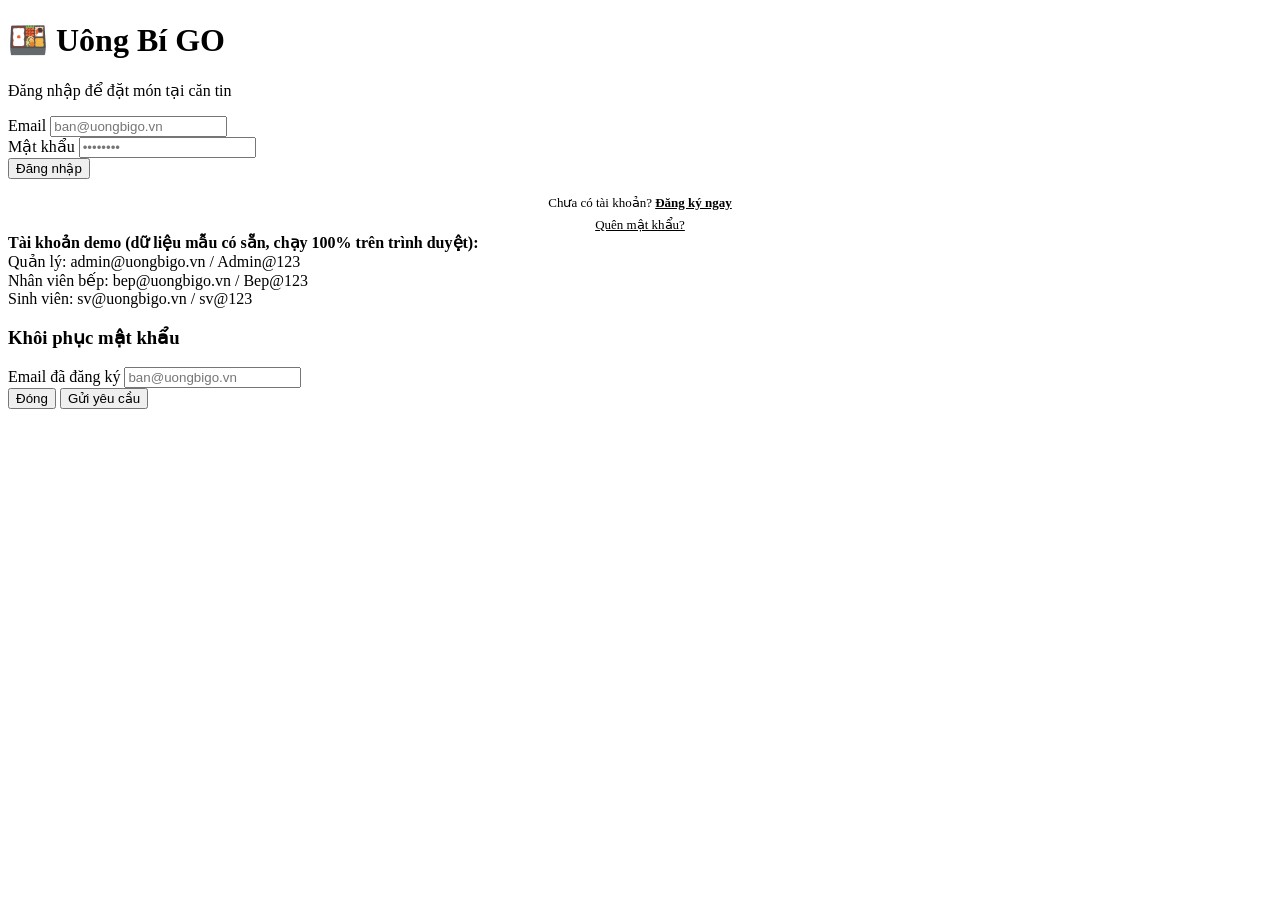
==== index.html @ 4c0ad108 "Add files via upload" ====
<!DOCTYPE html>
<html lang="vi">
<head>
<meta charset="UTF-8" />
<meta name="viewport" content="width=device-width, initial-scale=1.0" />
<title>Đăng nhập - Uông Bí GO</title>
<link rel="icon" href="favicon.ico" />
<link rel="stylesheet" href="css/style.css" />
</head>
<body>
<div class="auth-wrap">
  <div class="auth-card">
    <h1>🍱 Uông Bí GO</h1>
    <p class="subtitle">Đăng nhập để đặt món tại căn tin</p>

    <div id="alertBox"></div>

    <form id="loginForm">
      <div class="field">
        <label>Email</label>
        <input type="email" id="email" required placeholder="ban@uongbigo.vn" />
      </div>
      <div class="field">
        <label>Mật khẩu</label>
        <input type="password" id="matKhau" required placeholder="••••••••" />
      </div>
      <button type="submit" class="btn btn-primary btn-block" id="btnSubmit">Đăng nhập</button>
    </form>

    <p style="text-align:center; margin: 16px 0 0; font-size:13px;">
      Chưa có tài khoản? <a href="register.html" style="color:var(--clr-primary-dark); font-weight:600;">Đăng ký ngay</a>
    </p>
    <p style="text-align:center; margin: 6px 0 0; font-size:13px;">
      <a href="#" id="forgotLink" style="color:var(--clr-muted);">Quên mật khẩu?</a>
    </p>

    <div class="demo-accounts">
      <strong>Tài khoản demo (dữ liệu mẫu có sẵn, chạy 100% trên trình duyệt):</strong><br />
      Quản lý: admin@uongbigo.vn / Admin@123<br />
      Nhân viên bếp: bep@uongbigo.vn / Bep@123<br />
      Sinh viên: sv@uongbigo.vn / sv@123
    </div>
  </div>
</div>

<div id="forgotModal" class="modal-overlay hidden">
  <div class="modal-box">
    <h3>Khôi phục mật khẩu</h3>
    <div class="field">
      <label>Email đã đăng ký</label>
      <input type="email" id="forgotEmail" placeholder="ban@uongbigo.vn" />
    </div>
    <div id="forgotResult"></div>
    <div class="modal-actions">
      <button class="btn btn-outline" id="btnCloseForgot">Đóng</button>
      <button class="btn btn-primary" id="btnSubmitForgot">Gửi yêu cầu</button>
    </div>
  </div>
</div>

<script src="js/api.js"></script>
<script>
  if (Auth.isLoggedIn()) {
    redirectByRole(Auth.getUser()?.vaiTro);
  }

  const alertBox = document.getElementById("alertBox");
  function showAlert(message, type = "error") {
    alertBox.innerHTML = `<div class="alert alert-${type}">${message}</div>`;
  }

  document.getElementById("loginForm").addEventListener("submit", async (e) => {
    e.preventDefault();
    const btn = document.getElementById("btnSubmit");
    btn.disabled = true;
    btn.textContent = "Đang xử lý...";
    alertBox.innerHTML = "";
    try {
      const payload = {
        email: document.getElementById("email").value.trim(),
        matKhau: document.getElementById("matKhau").value,
      };
      const res = await apiFetch("/auth/login", { method: "POST", body: JSON.stringify(payload) });
      Auth.setSession(res.accessToken, res.nguoiDung);
      goTo(res.redirectTo);
    } catch (err) {
      showAlert(err.message || "Sai thông tin đăng nhập");
    } finally {
      btn.disabled = false;
      btn.textContent = "Đăng nhập";
    }
  });

  const forgotModal = document.getElementById("forgotModal");
  document.getElementById("forgotLink").addEventListener("click", (e) => {
    e.preventDefault();
    document.getElementById("forgotResult").innerHTML = "";
    forgotModal.classList.remove("hidden");
  });
  document.getElementById("btnCloseForgot").addEventListener("click", () => forgotModal.classList.add("hidden"));
  document.getElementById("btnSubmitForgot").addEventListener("click", async () => {
    const email = document.getElementById("forgotEmail").value.trim();
    const resultBox = document.getElementById("forgotResult");
    if (!email) return;
    try {
      const res = await apiFetch("/auth/forgot-password", { method: "POST", body: JSON.stringify({ email }) });
      let html = `<div class="alert alert-success">${res.message}</div>`;
      if (res.matKhauTamThoi) {
        html += `<div class="alert alert-info">Mật khẩu tạm thời (demo, môi trường thật sẽ gửi qua email): <b>${res.matKhauTamThoi}</b></div>`;
      }
      resultBox.innerHTML = html;
    } catch (err) {
      resultBox.innerHTML = `<div class="alert alert-error">${err.message}</div>`;
    }
  });
</script>
</body>
</html>
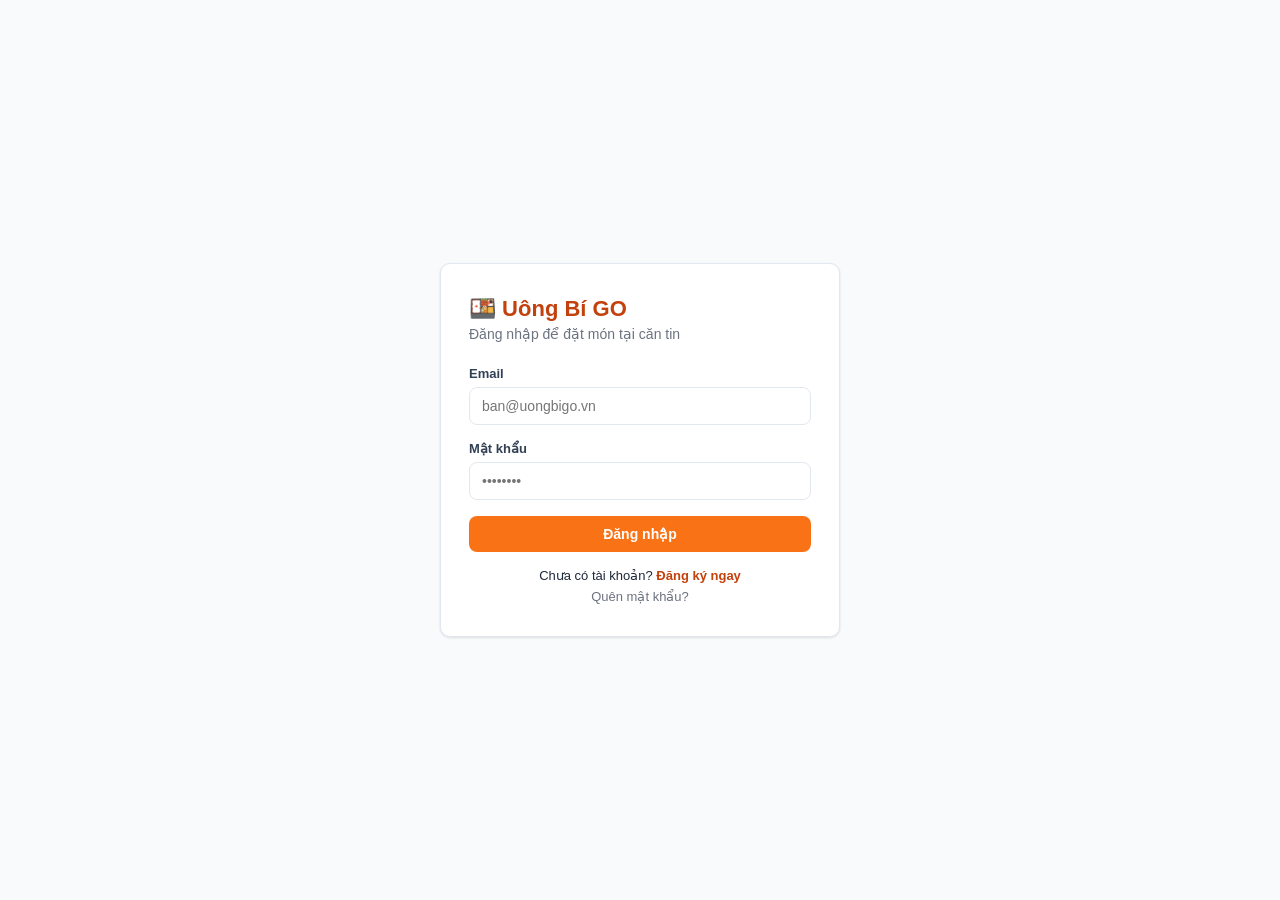
==== commit eca5775d: "Update index.html" ====
--- a/index.html
+++ b/index.html
@@ -33,13 +33,6 @@
     <p style="text-align:center; margin: 6px 0 0; font-size:13px;">
       <a href="#" id="forgotLink" style="color:var(--clr-muted);">Quên mật khẩu?</a>
     </p>
-
-    <div class="demo-accounts">
-      <strong>Tài khoản demo (dữ liệu mẫu có sẵn, chạy 100% trên trình duyệt):</strong><br />
-      Quản lý: admin@uongbigo.vn / Admin@123<br />
-      Nhân viên bếp: bep@uongbigo.vn / Bep@123<br />
-      Sinh viên: sv@uongbigo.vn / sv@123
-    </div>
   </div>
 </div>
 
--- a/css/style.css
+++ b/css/style.css
@@ -0,0 +1,188 @@
+/* ===================== Uong Bi GO - Shared Styles ===================== */
+:root {
+  --clr-primary: #f97316;
+  --clr-primary-dark: #c2410c;
+  --clr-success: #16a34a;
+  --clr-danger: #dc2626;
+  --clr-warning: #ca8a04;
+  --clr-muted: #6b7280;
+  --clr-bg: #f8fafc;
+  --clr-surface: #ffffff;
+  --clr-border: #e2e8f0;
+  --clr-text: #1e293b;
+  --radius: 10px;
+  --shadow: 0 1px 3px rgba(0,0,0,.08), 0 1px 2px rgba(0,0,0,.04);
+}
+
+* { box-sizing: border-box; }
+
+body {
+  margin: 0;
+  font-family: -apple-system, BlinkMacSystemFont, "Segoe UI", Roboto, Helvetica, Arial, sans-serif;
+  background: var(--clr-bg);
+  color: var(--clr-text);
+  min-height: 100vh;
+}
+
+a { color: inherit; text-decoration: none; }
+
+.container { max-width: 1100px; margin: 0 auto; padding: 24px 20px 60px; }
+
+/* ---------- Top nav (buyer / staff) ---------- */
+.topnav {
+  display: flex; align-items: center; justify-content: space-between;
+  background: var(--clr-surface); border-bottom: 1px solid var(--clr-border);
+  padding: 14px 24px; position: sticky; top: 0; z-index: 10;
+}
+.topnav .brand { font-weight: 700; font-size: 18px; color: var(--clr-primary-dark); display:flex; align-items:center; gap:8px;}
+.topnav nav { display: flex; gap: 20px; align-items: center; }
+.topnav nav a { font-size: 14px; color: var(--clr-muted); font-weight: 500; padding: 6px 4px; border-bottom: 2px solid transparent; }
+.topnav nav a.active, .topnav nav a:hover { color: var(--clr-primary-dark); border-bottom-color: var(--clr-primary); }
+.topnav .userbox { display:flex; align-items:center; gap:12px; font-size: 14px; }
+.topnav .userbox .role-badge { font-size: 11px; padding: 2px 8px; border-radius: 999px; background:#fff7ed; color: var(--clr-primary-dark); font-weight:600;}
+
+/* ---------- Auth pages ---------- */
+.auth-wrap { min-height: 100vh; display:flex; align-items:center; justify-content:center; padding:20px; }
+.auth-card {
+  width: 100%; max-width: 400px; background: var(--clr-surface); border-radius: var(--radius);
+  box-shadow: var(--shadow); padding: 32px 28px; border: 1px solid var(--clr-border);
+}
+.auth-card h1 { font-size: 22px; margin: 0 0 4px; color: var(--clr-primary-dark); }
+.auth-card p.subtitle { margin: 0 0 24px; color: var(--clr-muted); font-size: 14px; }
+.auth-card .demo-accounts { margin-top: 18px; font-size: 12px; color: var(--clr-muted); background:#f8fafc; border:1px dashed var(--clr-border); border-radius:8px; padding:10px 12px; line-height:1.6;}
+
+.field { margin-bottom: 16px; }
+.field label { display: block; font-size: 13px; font-weight: 600; margin-bottom: 6px; color: #334155; }
+.field input, .field select, .field textarea {
+  width: 100%; padding: 10px 12px; border: 1px solid var(--clr-border); border-radius: 8px;
+  font-size: 14px; background: #fff; color: var(--clr-text);
+}
+.field input:focus, .field select:focus, .field textarea:focus { outline: none; border-color: var(--clr-primary); box-shadow: 0 0 0 3px rgba(249,115,22,.12); }
+
+.btn {
+  display: inline-flex; align-items:center; justify-content:center; gap: 6px;
+  padding: 10px 18px; border-radius: 8px; border: none; font-size: 14px; font-weight: 600;
+  cursor: pointer; transition: filter .15s ease;
+}
+.btn:hover { filter: brightness(0.95); }
+.btn:disabled { opacity: .6; cursor: not-allowed; }
+.btn-primary { background: var(--clr-primary); color: #fff; }
+.btn-primary:hover { background: var(--clr-primary-dark); }
+.btn-outline { background: #fff; border: 1px solid var(--clr-border); color: var(--clr-text); }
+.btn-danger { background: #fee2e2; color: var(--clr-danger); }
+.btn-success { background: #dcfce7; color: var(--clr-success); }
+.btn-block { width: 100%; }
+.btn-sm { padding: 6px 12px; font-size: 13px; }
+
+.alert { padding: 10px 14px; border-radius: 8px; font-size: 13px; margin-bottom: 16px; }
+.alert-error { background: #fee2e2; color: var(--clr-danger); border: 1px solid #fecaca; }
+.alert-success { background: #dcfce7; color: var(--clr-success); border: 1px solid #bbf7d0; }
+.alert-info { background: #eff6ff; color: #1d4ed8; border: 1px solid #bfdbfe; }
+
+/* ---------- Cards / grid ---------- */
+.page-title { font-size: 22px; font-weight: 700; margin: 4px 0 20px; }
+.page-subtitle { color: var(--clr-muted); font-size: 14px; margin: -14px 0 20px; }
+
+.menu-grid { display: grid; grid-template-columns: repeat(auto-fill, minmax(220px, 1fr)); gap: 18px; }
+.food-card {
+  background: var(--clr-surface); border: 1px solid var(--clr-border); border-radius: var(--radius);
+  overflow: hidden; box-shadow: var(--shadow); display:flex; flex-direction:column;
+}
+.food-card .thumb {
+  height: 130px; background: linear-gradient(135deg,#fed7aa,#fdba74); display:flex; align-items:center; justify-content:center;
+  font-size: 40px; position: relative;
+}
+.food-card.out-of-stock .thumb { filter: grayscale(1); opacity: .55; }
+.food-card .thumb img { width:100%; height:100%; object-fit:cover; }
+.food-card .body { padding: 12px 14px 14px; display:flex; flex-direction:column; gap:6px; flex:1; }
+.food-card.out-of-stock .body { opacity: .6; }
+.food-card h3 { font-size: 15px; margin: 0; }
+.food-card .desc { font-size: 12.5px; color: var(--clr-muted); flex: 1; min-height: 32px; }
+.food-card .price { font-weight: 700; color: var(--clr-primary-dark); font-size: 15px; }
+.food-card .qty-row { display:flex; align-items:center; gap:8px; }
+.food-card .qty-row input { width: 52px; text-align:center; }
+.badge { font-size: 11px; font-weight: 700; padding: 3px 9px; border-radius: 999px; letter-spacing: .3px; }
+.badge-out { background:#e5e7eb; color:#4b5563; }
+.badge-ok { background:#dcfce7; color:#15803d; }
+
+/* ---------- Order status badges ---------- */
+.status-pill { font-size: 11.5px; font-weight: 700; padding: 4px 10px; border-radius: 999px; display:inline-block; white-space:nowrap; }
+.status-CHO_THANH_TOAN { background:#fef9c3; color:#92400e; }
+.status-DA_THANH_TOAN { background:#dbeafe; color:#1d4ed8; }
+.status-DANG_CHUAN_BI { background:#ede9fe; color:#6d28d9; }
+.status-SAN_SANG_NHAN { background:#cffafe; color:#0e7490; }
+.status-HOAN_THANH { background:#dcfce7; color:#15803d; }
+.status-DA_HUY { background:#fee2e2; color:#b91c1c; }
+
+/* ---------- Tables ---------- */
+.data-table { width: 100%; border-collapse: collapse; background:var(--clr-surface); border-radius: var(--radius); overflow:hidden; box-shadow: var(--shadow); }
+.data-table th, .data-table td { padding: 11px 14px; text-align: left; font-size: 13.5px; border-bottom: 1px solid var(--clr-border); }
+.data-table th { background: #f8fafc; color: var(--clr-muted); font-weight: 600; text-transform: uppercase; font-size: 11.5px; letter-spacing:.4px; }
+.data-table tr:last-child td { border-bottom: none; }
+.table-wrap { overflow-x: auto; border-radius: var(--radius); }
+
+/* ---------- Admin layout ---------- */
+.admin-layout { display: flex; min-height: 100vh; }
+.admin-sidebar {
+  width: 230px; background: #1e1b2e; color: #cbd5e1; flex-shrink: 0; padding: 20px 0;
+  position: sticky; top:0; height: 100vh;
+}
+.admin-sidebar .brand { font-weight: 700; color: #fff; padding: 0 22px 20px; font-size: 16px; display:flex; align-items:center; gap:8px; }
+.admin-sidebar nav a {
+  display: flex; align-items:center; gap: 10px; padding: 11px 22px; font-size: 14px; color: #cbd5e1;
+  border-left: 3px solid transparent;
+}
+.admin-sidebar nav a.active, .admin-sidebar nav a:hover { background: rgba(249,115,22,.12); color: #fff; border-left-color: var(--clr-primary); }
+.admin-sidebar .logout-box { padding: 16px 22px; margin-top: 20px; border-top: 1px solid #33304a; }
+.admin-main { flex: 1; padding: 28px 32px; }
+.admin-topbar { display:flex; align-items:center; justify-content:space-between; margin-bottom: 22px; }
+
+.stat-cards { display: grid; grid-template-columns: repeat(auto-fit, minmax(200px,1fr)); gap: 16px; margin-bottom: 26px; }
+.stat-card { background: var(--clr-surface); border: 1px solid var(--clr-border); border-radius: var(--radius); padding: 18px 20px; box-shadow: var(--shadow); }
+.stat-card .label { font-size: 12.5px; color: var(--clr-muted); font-weight:600; text-transform:uppercase; letter-spacing:.3px;}
+.stat-card .value { font-size: 26px; font-weight: 800; margin-top: 6px; color: var(--clr-text); }
+.stat-card.accent .value { color: var(--clr-primary-dark); }
+
+.section-card { background: var(--clr-surface); border: 1px solid var(--clr-border); border-radius: var(--radius); box-shadow: var(--shadow); padding: 20px 22px; margin-bottom: 20px; }
+.section-card h2 { font-size: 16px; margin: 0 0 16px; }
+
+.form-row { display:flex; gap: 14px; flex-wrap: wrap; }
+.form-row .field { flex: 1; min-width: 160px; }
+
+.empty-state { text-align:center; padding: 50px 20px; color: var(--clr-muted); }
+.empty-state .icon { font-size: 40px; margin-bottom: 10px; }
+
+.modal-overlay {
+  position: fixed; inset: 0; background: rgba(15,23,42,.45); display:flex; align-items:center; justify-content:center;
+  z-index: 100; padding: 20px;
+}
+.modal-box { background:#fff; border-radius: var(--radius); padding: 24px; width:100%; max-width: 420px; box-shadow: 0 10px 30px rgba(0,0,0,.2); }
+.modal-box h3 { margin-top:0; }
+.modal-actions { display:flex; gap:10px; justify-content:flex-end; margin-top: 18px; }
+
+.qr-box { text-align:center; }
+.qr-box img { width: 220px; height: 220px; border: 1px solid var(--clr-border); border-radius: 8px; padding: 8px; background:#fff; }
+.qr-box .amount { font-size: 22px; font-weight: 800; color: var(--clr-primary-dark); margin: 10px 0 4px; }
+.countdown { font-size: 13px; color: var(--clr-danger); font-weight: 700; }
+
+.hidden { display:none !important; }
+.text-muted { color: var(--clr-muted); }
+.flex-between { display:flex; align-items:center; justify-content:space-between; }
+.toggle-switch { width: 42px; height: 24px; border-radius: 999px; background: #e2e8f0; position:relative; cursor:pointer; border:none; transition: background .15s; }
+.toggle-switch::after { content:""; position:absolute; width:18px; height:18px; border-radius:50%; background:#fff; top:3px; left:3px; transition: left .15s; box-shadow: 0 1px 2px rgba(0,0,0,.3);}
+.toggle-switch.on { background: var(--clr-success); }
+.toggle-switch.on::after { left: 21px; }
+
+.offline-banner {
+  position: fixed; bottom: 16px; left: 50%; transform: translateX(-50%);
+  background: #1e293b; color:#fff; padding: 10px 20px; border-radius: 999px; font-size: 13px;
+  display:flex; align-items:center; gap:8px; z-index: 200; box-shadow: 0 6px 16px rgba(0,0,0,.25);
+}
+.offline-banner .dot { width:8px; height:8px; border-radius:50%; background:#f87171; }
+
+@media (max-width: 800px) {
+  .admin-layout { flex-direction: column; }
+  .admin-sidebar { width: 100%; height: auto; position: static; }
+  .admin-sidebar nav { display:flex; overflow-x:auto; }
+  .admin-main { padding: 20px; }
+}
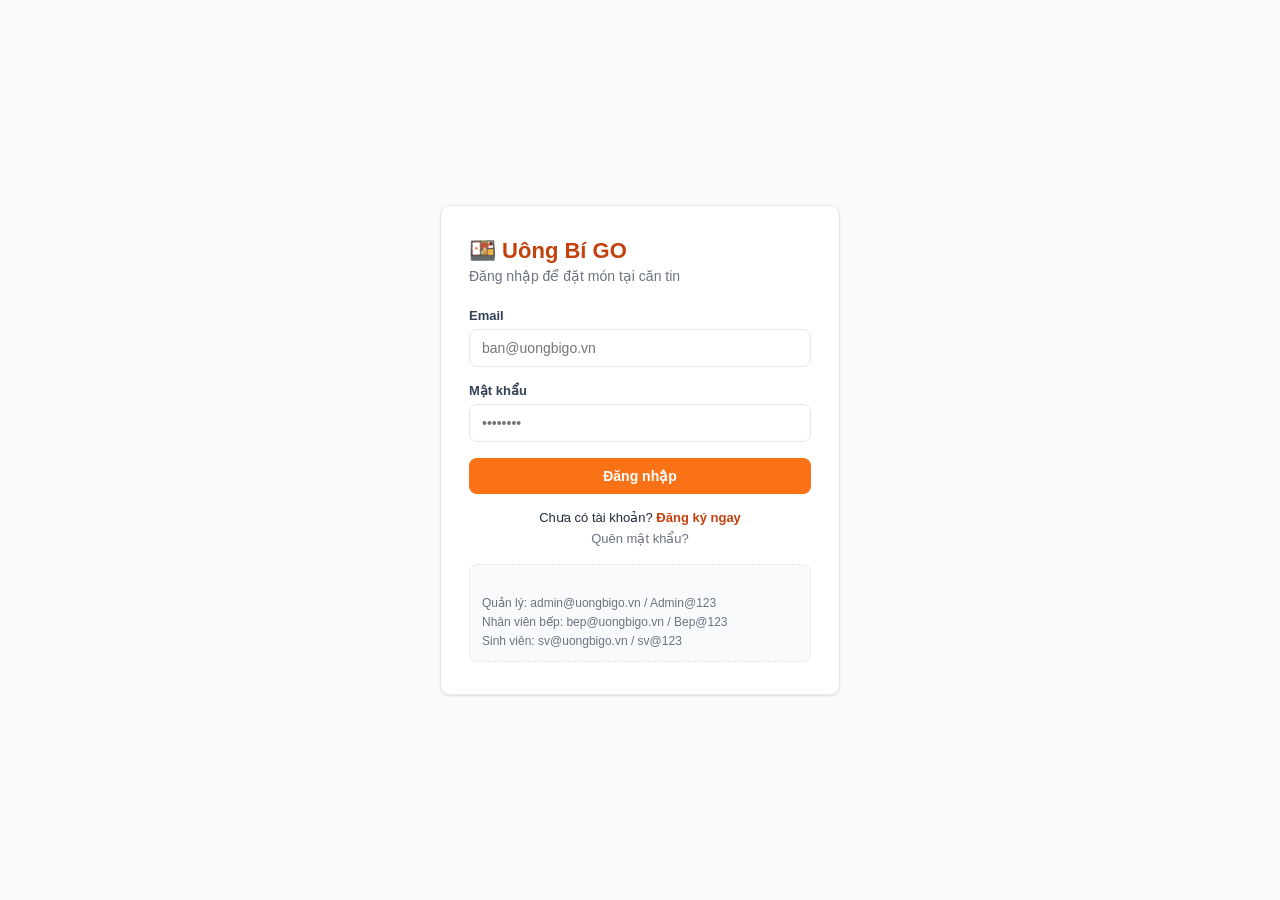
==== commit 37db9a4e: "Update index.html" ====
--- a/index.html
+++ b/index.html
@@ -33,6 +33,12 @@
     <p style="text-align:center; margin: 6px 0 0; font-size:13px;">
       <a href="#" id="forgotLink" style="color:var(--clr-muted);">Quên mật khẩu?</a>
     </p>
+    <div class="demo-accounts">
+    <br />
+      Quản lý: admin@uongbigo.vn / Admin@123<br />
+      Nhân viên bếp: bep@uongbigo.vn / Bep@123<br />
+      Sinh viên: sv@uongbigo.vn / sv@123
+    </div>
   </div>
 </div>
 
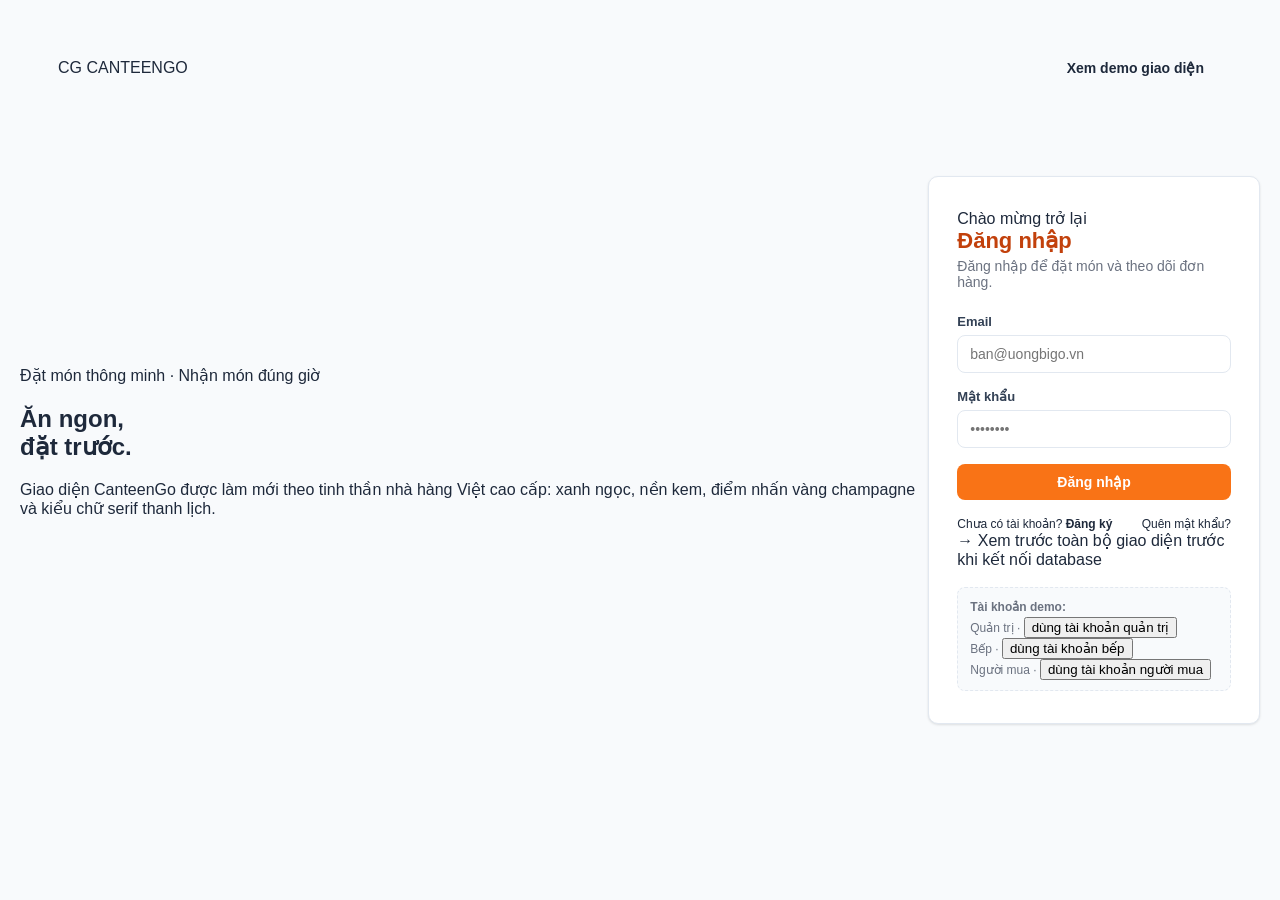
==== commit a568cb2a: "Update index.html" ====
--- a/index.html
+++ b/index.html
@@ -3,43 +3,59 @@
 <head>
 <meta charset="UTF-8" />
 <meta name="viewport" content="width=device-width, initial-scale=1.0" />
-<title>Đăng nhập - Uông Bí GO</title>
+<title>CanteenGo · Đặt món</title>
 <link rel="icon" href="favicon.ico" />
 <link rel="stylesheet" href="css/style.css" />
 </head>
 <body>
 <div class="auth-wrap">
-  <div class="auth-card">
-    <h1>🍱 Uông Bí GO</h1>
-    <p class="subtitle">Đăng nhập để đặt món tại căn tin</p>
+  <section class="auth-brand-pane">
+    <div style="position:absolute;left:58px;top:50px;right:58px;display:flex;justify-content:space-between;align-items:center;z-index:2;">
+      <div class="auth-brand-mark"><span class="seal">CG</span> CANTEENGO</div>
+      <a class="btn btn-gold" href="demo.html">Xem demo giao diện</a>
+    </div>
+    <div class="auth-brand-copy">
+      <div class="eyebrow">Đặt món thông minh · Nhận món đúng giờ</div>
+      <h1>Ăn ngon,<br/>đặt trước.</h1>
+      <p>Giao diện CanteenGo được làm mới theo tinh thần nhà hàng Việt cao cấp: xanh ngọc, nền kem, điểm nhấn vàng champagne và kiểu chữ serif thanh lịch.</p>
+    </div>
+  </section>
 
-    <div id="alertBox"></div>
+  <section class="auth-form-pane">
+    <div class="auth-card">
+      <div class="auth-kicker">Chào mừng trở lại</div>
+      <h1>Đăng nhập</h1>
+      <p class="subtitle">Đăng nhập để đặt món và theo dõi đơn hàng.</p>
 
-    <form id="loginForm">
-      <div class="field">
-        <label>Email</label>
-        <input type="email" id="email" required placeholder="ban@uongbigo.vn" />
+      <div id="alertBox"></div>
+
+      <form id="loginForm">
+        <div class="field">
+          <label>Email</label>
+          <input type="email" id="email" required placeholder="ban@uongbigo.vn" autocomplete="email" />
+        </div>
+        <div class="field">
+          <label>Mật khẩu</label>
+          <input type="password" id="matKhau" required placeholder="••••••••" autocomplete="current-password" />
+        </div>
+        <button type="submit" class="btn btn-primary btn-block" id="btnSubmit">Đăng nhập</button>
+      </form>
+
+      <div style="display:flex;justify-content:space-between;gap:12px;align-items:center;margin-top:17px;font-size:12px;">
+        <span>Chưa có tài khoản? <a href="register.html" style="font-weight:700;">Đăng ký</a></span>
+        <a href="#" id="forgotLink" style="color:var(--muted)!important;">Quên mật khẩu?</a>
       </div>
-      <div class="field">
-        <label>Mật khẩu</label>
-        <input type="password" id="matKhau" required placeholder="••••••••" />
+
+      <a class="demo-link" href="demo.html">→ Xem trước toàn bộ giao diện trước khi kết nối database</a>
+
+      <div class="demo-accounts">
+        <strong>Tài khoản demo:</strong><br />
+        Quản trị · <button type="button" class="demo-account" data-email="admin@uongbigo.vn" data-password="Admin@123">dùng tài khoản quản trị</button><br />
+        Bếp · <button type="button" class="demo-account" data-email="bep@uongbigo.vn" data-password="Bep@123">dùng tài khoản bếp</button><br />
+        Người mua · <button type="button" class="demo-account" data-email="sv@uongbigo.vn" data-password="sv@123">dùng tài khoản người mua</button>
       </div>
-      <button type="submit" class="btn btn-primary btn-block" id="btnSubmit">Đăng nhập</button>
-    </form>
-
-    <p style="text-align:center; margin: 16px 0 0; font-size:13px;">
-      Chưa có tài khoản? <a href="register.html" style="color:var(--clr-primary-dark); font-weight:600;">Đăng ký ngay</a>
-    </p>
-    <p style="text-align:center; margin: 6px 0 0; font-size:13px;">
-      <a href="#" id="forgotLink" style="color:var(--clr-muted);">Quên mật khẩu?</a>
-    </p>
-    <div class="demo-accounts">
-    <br />
-      Quản lý: admin@uongbigo.vn / Admin@123<br />
-      Nhân viên bếp: bep@uongbigo.vn / Bep@123<br />
-      Sinh viên: sv@uongbigo.vn / sv@123
     </div>
-  </div>
+  </section>
 </div>
 
 <div id="forgotModal" class="modal-overlay hidden">
@@ -59,58 +75,48 @@
 
 <script src="js/api.js"></script>
 <script>
-  if (Auth.isLoggedIn()) {
-    redirectByRole(Auth.getUser()?.vaiTro);
-  }
+  if (Auth.isLoggedIn()) redirectByRole(Auth.getUser()?.vaiTro);
 
   const alertBox = document.getElementById("alertBox");
-  function showAlert(message, type = "error") {
-    alertBox.innerHTML = `<div class="alert alert-${type}">${message}</div>`;
-  }
+  function showAlert(message, type = "error") { alertBox.innerHTML = `<div class="alert alert-${type}">${message}</div>`; }
+
+  document.querySelectorAll(".demo-account").forEach((btn) => {
+    btn.addEventListener("click", () => {
+      document.getElementById("email").value = btn.dataset.email;
+      document.getElementById("matKhau").value = btn.dataset.password;
+      showAlert("Đã điền tài khoản demo. Bấm Đăng nhập để thử hệ thống.", "info");
+    });
+  });
 
   document.getElementById("loginForm").addEventListener("submit", async (e) => {
     e.preventDefault();
     const btn = document.getElementById("btnSubmit");
-    btn.disabled = true;
-    btn.textContent = "Đang xử lý...";
-    alertBox.innerHTML = "";
+    btn.disabled = true; btn.textContent = "Đang xử lý..."; alertBox.innerHTML = "";
     try {
-      const payload = {
-        email: document.getElementById("email").value.trim(),
-        matKhau: document.getElementById("matKhau").value,
-      };
-      const res = await apiFetch("/auth/login", { method: "POST", body: JSON.stringify(payload) });
+      const res = await apiFetch("/auth/login", {
+        method: "POST",
+        body: JSON.stringify({
+          email: document.getElementById("email").value.trim(),
+          matKhau: document.getElementById("matKhau").value,
+        })
+      });
       Auth.setSession(res.accessToken, res.nguoiDung);
       goTo(res.redirectTo);
     } catch (err) {
       showAlert(err.message || "Sai thông tin đăng nhập");
     } finally {
-      btn.disabled = false;
-      btn.textContent = "Đăng nhập";
+      btn.disabled = false; btn.textContent = "Đăng nhập";
     }
   });
 
   const forgotModal = document.getElementById("forgotModal");
-  document.getElementById("forgotLink").addEventListener("click", (e) => {
-    e.preventDefault();
-    document.getElementById("forgotResult").innerHTML = "";
-    forgotModal.classList.remove("hidden");
-  });
+  document.getElementById("forgotLink").addEventListener("click", (e) => { e.preventDefault(); document.getElementById("forgotResult").innerHTML = ""; forgotModal.classList.remove("hidden"); });
   document.getElementById("btnCloseForgot").addEventListener("click", () => forgotModal.classList.add("hidden"));
   document.getElementById("btnSubmitForgot").addEventListener("click", async () => {
-    const email = document.getElementById("forgotEmail").value.trim();
-    const resultBox = document.getElementById("forgotResult");
+    const email = document.getElementById("forgotEmail").value.trim(), resultBox = document.getElementById("forgotResult");
     if (!email) return;
-    try {
-      const res = await apiFetch("/auth/forgot-password", { method: "POST", body: JSON.stringify({ email }) });
-      let html = `<div class="alert alert-success">${res.message}</div>`;
-      if (res.matKhauTamThoi) {
-        html += `<div class="alert alert-info">Mật khẩu tạm thời (demo, môi trường thật sẽ gửi qua email): <b>${res.matKhauTamThoi}</b></div>`;
-      }
-      resultBox.innerHTML = html;
-    } catch (err) {
-      resultBox.innerHTML = `<div class="alert alert-error">${err.message}</div>`;
-    }
+    try { const res = await apiFetch("/auth/forgot-password", { method: "POST", body: JSON.stringify({ email }) }); resultBox.innerHTML = `<div class="alert alert-success">${res.message}</div>`; }
+    catch (err) { resultBox.innerHTML = `<div class="alert alert-error">${err.message}</div>`; }
   });
 </script>
 </body>
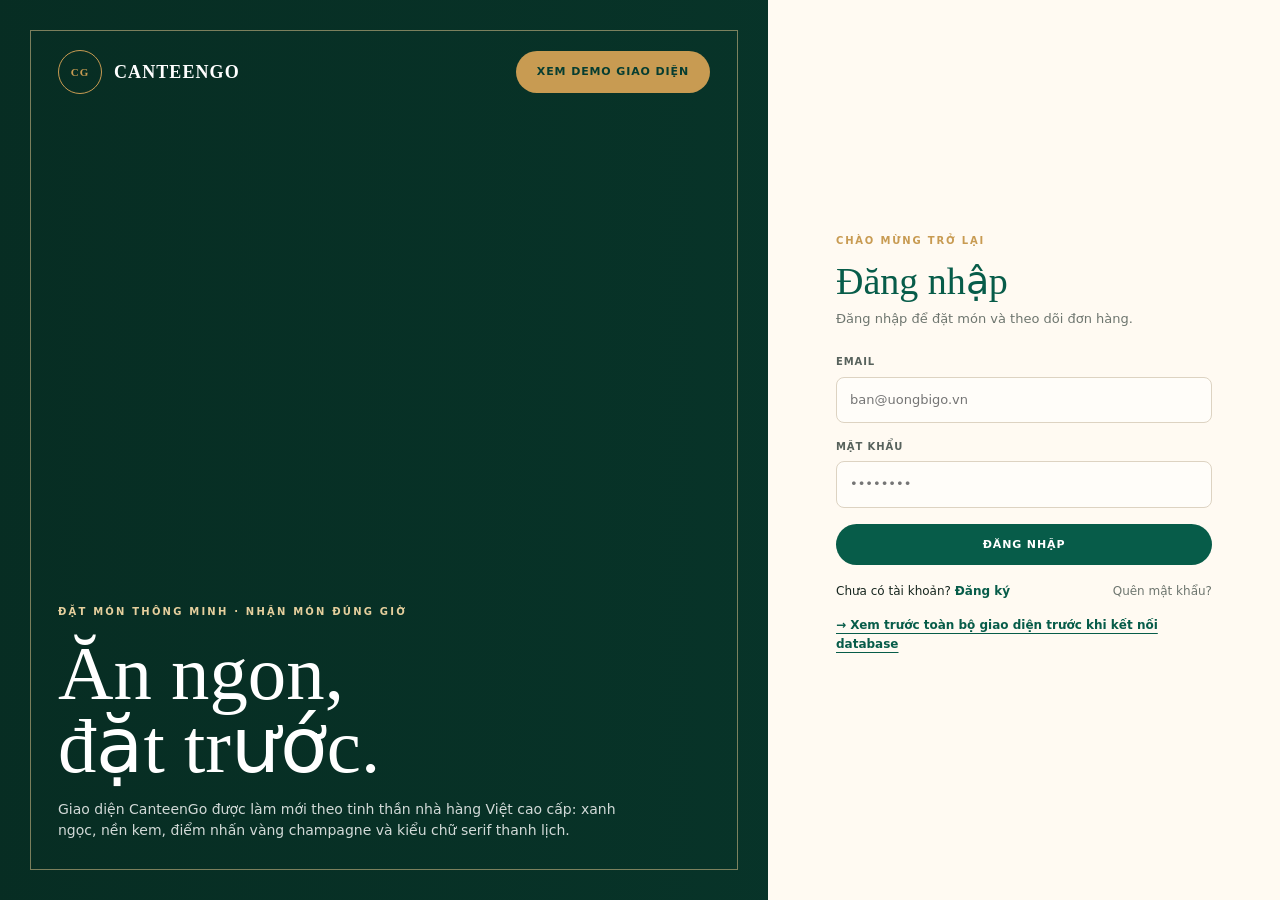
==== commit e130c08d: "Update index.html" ====
--- a/index.html
+++ b/index.html
@@ -48,12 +48,7 @@
 
       <a class="demo-link" href="demo.html">→ Xem trước toàn bộ giao diện trước khi kết nối database</a>
 
-      <div class="demo-accounts">
-        <strong>Tài khoản demo:</strong><br />
-        Quản trị · <button type="button" class="demo-account" data-email="admin@uongbigo.vn" data-password="Admin@123">dùng tài khoản quản trị</button><br />
-        Bếp · <button type="button" class="demo-account" data-email="bep@uongbigo.vn" data-password="Bep@123">dùng tài khoản bếp</button><br />
-        Người mua · <button type="button" class="demo-account" data-email="sv@uongbigo.vn" data-password="sv@123">dùng tài khoản người mua</button>
-      </div>
+      
     </div>
   </section>
 </div>
--- a/css/style.css
+++ b/css/style.css
@@ -1,188 +1,110 @@
-/* ===================== Uong Bi GO - Shared Styles ===================== */
-:root {
-  --clr-primary: #f97316;
-  --clr-primary-dark: #c2410c;
-  --clr-success: #16a34a;
-  --clr-danger: #dc2626;
-  --clr-warning: #ca8a04;
-  --clr-muted: #6b7280;
-  --clr-bg: #f8fafc;
-  --clr-surface: #ffffff;
-  --clr-border: #e2e8f0;
-  --clr-text: #1e293b;
-  --radius: 10px;
-  --shadow: 0 1px 3px rgba(0,0,0,.08), 0 1px 2px rgba(0,0,0,.04);
+/* ================================================================
+   CanteenGo · Long Wang inspired UI
+   Green / cream / gold, editorial serif typography, thin borders.
+   The UI takes inspiration from the supplied Long Wang screenshot
+   without copying its brand assets or content.
+   ================================================================ */
+:root{
+  --ink:#17261f;
+  --muted:#6e766f;
+  --paper:#f7f0e3;
+  --surface:#fffaf2;
+  --surface-2:#f2eadb;
+  --line:#ddd3c2;
+  --brand:#075c49;
+  --brand-2:#063d31;
+  --gold:#c89b52;
+  --gold-2:#e6ca91;
+  --success:#1d7655;
+  --danger:#b34a43;
+  --shadow:0 20px 60px rgba(23,38,31,.10);
+  --radius:14px;
+  --clr-primary:var(--brand);
+  --clr-primary-dark:var(--brand-2);
+  --clr-border:var(--line);
+  --clr-muted:var(--muted);
 }
+*{box-sizing:border-box}
+html{scroll-behavior:smooth}
+body{margin:0;font-family:Inter,ui-sans-serif,system-ui,-apple-system,"Segoe UI",Roboto,Arial,sans-serif;background:var(--paper);color:var(--ink);min-height:100vh;line-height:1.55}
+a{color:inherit;text-decoration:none}
+img{max-width:100%;display:block}
+button,input,select,textarea{font:inherit}
+button{appearance:none}
+.container{max-width:1240px;margin:0 auto;padding:34px 28px 80px}
 
-* { box-sizing: border-box; }
+/* Header */
+.topnav{position:sticky;top:0;z-index:80;display:grid;grid-template-columns:minmax(220px,1fr) auto minmax(220px,1fr);align-items:center;gap:24px;padding:17px 34px;background:rgba(250,246,238,.96);backdrop-filter:blur(16px);border-bottom:1px solid rgba(47,62,54,.12)}
+.topnav .brand,.admin-sidebar .brand{font-family:Georgia,"Times New Roman",serif;font-weight:700;letter-spacing:.055em;color:var(--brand);font-size:19px;display:flex;align-items:center;gap:11px}
+.topnav .brand::before,.admin-sidebar .brand::before{content:"CG";display:grid;place-items:center;width:40px;height:40px;border:1.5px solid var(--gold);border-radius:50%;font:700 10px/1 Georgia,serif;letter-spacing:.08em;color:var(--gold)}
+.topnav nav{display:flex;align-items:center;justify-content:center;gap:30px}
+.topnav nav a{position:relative;font-size:12px;font-weight:700;letter-spacing:.035em;color:#48574f;padding:10px 2px}
+.topnav nav a::after{content:"";position:absolute;left:0;right:0;bottom:3px;height:2px;background:var(--gold);transform:scaleX(0);transform-origin:center;transition:.25s ease}
+.topnav nav a:hover,.topnav nav a.active{color:var(--brand)}
+.topnav nav a:hover::after,.topnav nav a.active::after{transform:scaleX(1)}
+.topnav .userbox{display:flex;justify-content:flex-end;align-items:center;gap:11px;font-size:12px;color:var(--muted)}
+.role-badge{font-size:9px;padding:5px 9px;border:1px solid var(--gold);color:var(--brand);border-radius:999px;text-transform:uppercase;letter-spacing:.08em;background:#fffaf1}
 
-body {
-  margin: 0;
-  font-family: -apple-system, BlinkMacSystemFont, "Segoe UI", Roboto, Helvetica, Arial, sans-serif;
-  background: var(--clr-bg);
-  color: var(--clr-text);
-  min-height: 100vh;
-}
+.category-bar{display:flex;justify-content:center;gap:31px;align-items:center;flex-wrap:wrap;padding:16px 20px;background:#fff8eb;border-bottom:1px solid var(--line);font-size:11px;font-weight:800;letter-spacing:.06em;color:#174f40}
+.category-bar a{padding:2px 0}.category-bar a.active,.category-bar a:hover{color:var(--gold);text-decoration:underline;text-underline-offset:5px}
 
-a { color: inherit; text-decoration: none; }
+/* Generic hero */
+.cg-hero{position:relative;min-height:610px;display:flex;align-items:flex-end;overflow:hidden;background:linear-gradient(90deg,rgba(7,42,33,.86),rgba(7,42,33,.44),rgba(7,42,33,.14)),url('https://images.unsplash.com/photo-1515003197210-e0cd71810b5f?auto=format&fit=crop&w=1800&q=85') center/cover}
+.cg-hero::before{content:"";position:absolute;inset:0;background:linear-gradient(180deg,rgba(0,0,0,.1) 0%,transparent 45%,rgba(0,0,0,.44) 100%)}
+.cg-hero-content{position:relative;z-index:1;max-width:1240px;width:100%;margin:0 auto;padding:150px 34px 108px;color:#fff}
+.eyebrow{font-size:10px;letter-spacing:.22em;text-transform:uppercase;color:#e5cf9d;margin-bottom:14px;font-weight:800}
+.cg-hero h1{font:400 clamp(50px,7vw,96px)/.96 Georgia,"Times New Roman",serif;letter-spacing:.01em;margin:0 0 18px;max-width:840px}
+.cg-hero p{max-width:620px;font-size:15px;color:rgba(255,255,255,.86);margin:0 0 28px}
+.hero-actions{display:flex;gap:10px;flex-wrap:wrap}
 
-.container { max-width: 1100px; margin: 0 auto; padding: 24px 20px 60px; }
+/* Long Wang like menu hero */
+.menu-hero{margin:0 auto 46px;max-width:1240px;padding:42px 28px 0}
+.menu-hero-panel{position:relative;overflow:hidden;min-height:325px;display:flex;align-items:center;justify-content:center;text-align:center;padding:42px;background:linear-gradient(90deg,rgba(8,55,43,.72),rgba(8,55,43,.48)),url('https://images.unsplash.com/photo-1547592180-85f173990554?auto=format&fit=crop&w=1500&q=85') center/cover;color:#fff}
+.menu-hero-panel::after{content:"";position:absolute;inset:14px;border:1px solid rgba(230,202,145,.65);pointer-events:none}
+.menu-hero-panel>div{position:relative;z-index:1;max-width:720px}
+.menu-hero-panel h1{font:400 58px/1 Georgia,"Times New Roman",serif;margin:4px 0 12px}.menu-hero-panel p{max-width:600px;margin:0 auto 18px;color:rgba(255,255,255,.82);font-size:13px}
 
-/* ---------- Top nav (buyer / staff) ---------- */
-.topnav {
-  display: flex; align-items: center; justify-content: space-between;
-  background: var(--clr-surface); border-bottom: 1px solid var(--clr-border);
-  padding: 14px 24px; position: sticky; top: 0; z-index: 10;
-}
-.topnav .brand { font-weight: 700; font-size: 18px; color: var(--clr-primary-dark); display:flex; align-items:center; gap:8px;}
-.topnav nav { display: flex; gap: 20px; align-items: center; }
-.topnav nav a { font-size: 14px; color: var(--clr-muted); font-weight: 500; padding: 6px 4px; border-bottom: 2px solid transparent; }
-.topnav nav a.active, .topnav nav a:hover { color: var(--clr-primary-dark); border-bottom-color: var(--clr-primary); }
-.topnav .userbox { display:flex; align-items:center; gap:12px; font-size: 14px; }
-.topnav .userbox .role-badge { font-size: 11px; padding: 2px 8px; border-radius: 999px; background:#fff7ed; color: var(--clr-primary-dark); font-weight:600;}
+.section-intro{text-align:center;max-width:780px;margin:0 auto 32px}.section-intro .eyebrow{color:var(--gold);margin-bottom:10px}.section-intro h2,.page-title{font:400 clamp(30px,4vw,48px)/1.05 Georgia,"Times New Roman",serif;letter-spacing:-.015em;margin:0 0 12px;color:var(--brand)}.section-intro p,.page-subtitle{color:var(--muted);margin:0;font-size:13px}
+.cg-features{display:grid;grid-template-columns:repeat(3,1fr);border-top:1px solid var(--line);border-bottom:1px solid var(--line);margin:0 0 68px}.cg-feature{background:transparent;padding:28px 26px;text-align:center}.cg-feature+.cg-feature{border-left:1px solid var(--line)}.cg-feature .num{font:italic 22px Georgia,serif;color:var(--gold)}.cg-feature h3{font:600 18px Georgia,serif;margin:9px 0 6px;color:var(--brand)}.cg-feature p{font-size:12px;color:var(--muted);margin:0}
 
-/* ---------- Auth pages ---------- */
-.auth-wrap { min-height: 100vh; display:flex; align-items:center; justify-content:center; padding:20px; }
-.auth-card {
-  width: 100%; max-width: 400px; background: var(--clr-surface); border-radius: var(--radius);
-  box-shadow: var(--shadow); padding: 32px 28px; border: 1px solid var(--clr-border);
-}
-.auth-card h1 { font-size: 22px; margin: 0 0 4px; color: var(--clr-primary-dark); }
-.auth-card p.subtitle { margin: 0 0 24px; color: var(--clr-muted); font-size: 14px; }
-.auth-card .demo-accounts { margin-top: 18px; font-size: 12px; color: var(--clr-muted); background:#f8fafc; border:1px dashed var(--clr-border); border-radius:8px; padding:10px 12px; line-height:1.6;}
+/* Buttons / form */
+.btn{display:inline-flex;align-items:center;justify-content:center;gap:8px;padding:11px 20px;border-radius:999px;border:1px solid transparent;font-size:11px;font-weight:800;letter-spacing:.08em;text-transform:uppercase;cursor:pointer;transition:.22s ease}.btn:hover{transform:translateY(-1px)}.btn:disabled{opacity:.55;cursor:not-allowed;transform:none}.btn-primary{background:var(--brand);color:#fff}.btn-primary:hover{background:var(--brand-2)}.btn-outline{background:transparent;border-color:var(--brand);color:var(--brand)}.btn-outline:hover{background:var(--brand);color:#fff}.btn-gold{background:var(--gold);color:var(--brand-2)}.btn-gold:hover{background:var(--gold-2)}.btn-danger{background:#f4dfdc;color:var(--danger);border-color:#e7c6c1}.btn-success{background:#dceee4;color:var(--success);border-color:#c4dfcf}.btn-block{width:100%}.btn-sm{padding:8px 13px;font-size:9px}
+.field{margin-bottom:16px}.field label{display:block;font-size:10px;font-weight:800;letter-spacing:.09em;text-transform:uppercase;color:#57625c;margin-bottom:7px}.field input,.field select,.field textarea{width:100%;padding:12px 13px;border:1px solid var(--line);border-radius:8px;background:#fffdf9;color:var(--ink);font-size:13px}.field input:focus,.field select:focus,.field textarea:focus{outline:none;border-color:var(--gold);box-shadow:0 0 0 3px rgba(200,155,82,.14)}
 
-.field { margin-bottom: 16px; }
-.field label { display: block; font-size: 13px; font-weight: 600; margin-bottom: 6px; color: #334155; }
-.field input, .field select, .field textarea {
-  width: 100%; padding: 10px 12px; border: 1px solid var(--clr-border); border-radius: 8px;
-  font-size: 14px; background: #fff; color: var(--clr-text);
-}
-.field input:focus, .field select:focus, .field textarea:focus { outline: none; border-color: var(--clr-primary); box-shadow: 0 0 0 3px rgba(249,115,22,.12); }
+/* Auth */
+.auth-wrap{min-height:100vh;display:grid;grid-template-columns:minmax(0,1.2fr) minmax(420px,.8fr);background:#083b2f}
+.auth-brand-pane{position:relative;min-height:100vh;padding:58px;display:flex;align-items:flex-end;color:#fff;background:linear-gradient(90deg,rgba(7,44,34,.92),rgba(7,44,34,.50)),url('https://images.unsplash.com/photo-1517248135467-4c7edcad34c4?auto=format&fit=crop&w=1800&q=85') center/cover}
+.auth-brand-pane::after{content:"";position:absolute;inset:30px;border:1px solid rgba(230,202,145,.52);pointer-events:none}.auth-brand-pane>*{position:relative;z-index:1}.auth-brand-mark{display:flex;align-items:center;gap:12px;font:700 18px Georgia,serif;letter-spacing:.06em}.auth-brand-mark .seal{width:44px;height:44px;border:1.5px solid var(--gold);border-radius:50%;display:grid;place-items:center;color:var(--gold);font-size:11px}.auth-brand-copy{max-width:680px}.auth-brand-copy h1{font:400 clamp(50px,6vw,86px)/.95 Georgia,serif;margin:18px 0 15px}.auth-brand-copy p{max-width:560px;margin:0;font-size:14px;color:rgba(255,255,255,.82)}
+.auth-form-pane{display:grid;place-items:center;padding:42px;background:var(--surface)}
+.auth-card{width:min(440px,100%);background:transparent;padding:12px 26px 26px;box-shadow:none;border:0}.auth-card h1{font:400 38px Georgia,serif;color:var(--brand);margin:0 0 6px}.auth-card p.subtitle{color:var(--muted);font-size:13px;margin:0 0 25px}.auth-card .demo-accounts{margin-top:20px;padding:15px;border:1px solid var(--line);background:var(--surface-2);color:var(--muted);font-size:11px;line-height:1.7}.auth-card a{color:var(--brand)!important}
+.demo-account{border:0;background:transparent;color:var(--brand);padding:0;text-decoration:underline;text-underline-offset:3px;cursor:pointer;font-size:11px;font-weight:700}.demo-account:hover{color:var(--gold)}
+.auth-kicker{font-size:10px;letter-spacing:.18em;text-transform:uppercase;color:var(--gold);font-weight:800;margin-bottom:11px}.demo-link{display:inline-flex;align-items:center;gap:6px;margin-top:16px;font-size:12px;font-weight:800;color:var(--brand);text-decoration:underline;text-underline-offset:4px}
 
-.btn {
-  display: inline-flex; align-items:center; justify-content:center; gap: 6px;
-  padding: 10px 18px; border-radius: 8px; border: none; font-size: 14px; font-weight: 600;
-  cursor: pointer; transition: filter .15s ease;
-}
-.btn:hover { filter: brightness(0.95); }
-.btn:disabled { opacity: .6; cursor: not-allowed; }
-.btn-primary { background: var(--clr-primary); color: #fff; }
-.btn-primary:hover { background: var(--clr-primary-dark); }
-.btn-outline { background: #fff; border: 1px solid var(--clr-border); color: var(--clr-text); }
-.btn-danger { background: #fee2e2; color: var(--clr-danger); }
-.btn-success { background: #dcfce7; color: var(--clr-success); }
-.btn-block { width: 100%; }
-.btn-sm { padding: 6px 12px; font-size: 13px; }
+/* Menu cards */
+.menu-toolbar{display:flex;justify-content:space-between;align-items:flex-end;gap:14px;margin-bottom:22px;padding-bottom:15px;border-bottom:1px solid var(--line)}
+.menu-grid{display:grid;grid-template-columns:repeat(3,1fr);gap:18px}
+.food-card{background:var(--surface);border:1px solid var(--line);overflow:hidden;display:flex;flex-direction:column;transition:.25s ease}.food-card:hover{transform:translateY(-4px);box-shadow:var(--shadow)}
+.food-card .thumb{height:230px;background:#e9dfcf;position:relative;display:flex;align-items:center;justify-content:center;overflow:hidden}.food-card .thumb img{width:100%;height:100%;object-fit:cover;transition:transform .45s ease}.food-card:hover .thumb img{transform:scale(1.045)}.food-card .body{padding:19px 20px 20px;display:flex;flex-direction:column;gap:8px;flex:1}.food-card h3{font:600 20px Georgia,serif;color:var(--brand);margin:0}.food-card .desc{font-size:12px;color:var(--muted);flex:1;min-height:38px}.food-card .price{font:700 18px Georgia,serif;color:var(--gold)}.food-card .qty-row{display:flex;gap:8px;margin-top:7px}.food-card .qty-row input{width:62px;text-align:center;border:1px solid var(--line);border-radius:999px}.food-card.out-of-stock .thumb{filter:grayscale(1);opacity:.62}.food-card.out-of-stock .body{opacity:.65}
+.badge{font-size:9px;font-weight:800;padding:5px 9px;border-radius:999px;letter-spacing:.08em;text-transform:uppercase}.badge-out{background:#eeeae1;color:#68665e}.badge-ok{background:#e0eee6;color:#286b49}
 
-.alert { padding: 10px 14px; border-radius: 8px; font-size: 13px; margin-bottom: 16px; }
-.alert-error { background: #fee2e2; color: var(--clr-danger); border: 1px solid #fecaca; }
-.alert-success { background: #dcfce7; color: var(--clr-success); border: 1px solid #bbf7d0; }
-.alert-info { background: #eff6ff; color: #1d4ed8; border: 1px solid #bfdbfe; }
+.cg-strip{margin:66px 0 0;padding:58px 20px;background:var(--brand);color:#fff;text-align:center}.cg-strip h2{font:400 38px Georgia,serif;margin:8px 0}.cg-strip p{color:rgba(255,255,255,.76);max-width:650px;margin:0 auto 20px;font-size:13px}.cg-footer{background:#083b2f;color:#dfe8e1;padding:55px 28px 25px}.cg-footer-grid{max-width:1240px;margin:auto;display:grid;grid-template-columns:1.5fr 1fr 1fr;gap:40px}.cg-footer h3{font:400 24px Georgia,serif;color:#fff;margin:0 0 12px}.cg-footer h4{font-size:10px;letter-spacing:.14em;text-transform:uppercase;color:#d9bd7c}.cg-footer p,.cg-footer a{font-size:12px;color:#aebdb4}.cg-footer-bottom{max-width:1240px;margin:35px auto 0;padding-top:15px;border-top:1px solid rgba(255,255,255,.12);font-size:11px;color:#83948b}
 
-/* ---------- Cards / grid ---------- */
-.page-title { font-size: 22px; font-weight: 700; margin: 4px 0 20px; }
-.page-subtitle { color: var(--clr-muted); font-size: 14px; margin: -14px 0 20px; }
+/* Orders / shared cards */
+.section-card{background:var(--surface);border:1px solid var(--line);padding:22px 24px;margin-bottom:18px}.section-card h2{font:400 22px Georgia,serif;color:var(--brand);margin:0 0 16px}.empty-state{text-align:center;padding:70px 20px;color:var(--muted)}.empty-state .icon{font-size:42px;margin-bottom:10px}.flex-between{display:flex;align-items:center;justify-content:space-between;gap:12px}.text-muted{color:var(--muted)}
+.status-pill{font-size:9px;font-weight:800;padding:5px 10px;border-radius:999px;display:inline-block;white-space:nowrap;text-transform:uppercase;letter-spacing:.04em}.status-CHO_THANH_TOAN{background:#f2e8c9;color:#85671c}.status-DA_THANH_TOAN{background:#e0eaf0;color:#31596e}.status-DANG_CHUAN_BI{background:#e8e1ee;color:#664d78}.status-SAN_SANG_NHAN{background:#dcece9;color:#2c6860}.status-HOAN_THANH{background:#dceee4;color:#286b49}.status-DA_HUY{background:#f3dddd;color:#9c403a}
 
-.menu-grid { display: grid; grid-template-columns: repeat(auto-fill, minmax(220px, 1fr)); gap: 18px; }
-.food-card {
-  background: var(--clr-surface); border: 1px solid var(--clr-border); border-radius: var(--radius);
-  overflow: hidden; box-shadow: var(--shadow); display:flex; flex-direction:column;
-}
-.food-card .thumb {
-  height: 130px; background: linear-gradient(135deg,#fed7aa,#fdba74); display:flex; align-items:center; justify-content:center;
-  font-size: 40px; position: relative;
-}
-.food-card.out-of-stock .thumb { filter: grayscale(1); opacity: .55; }
-.food-card .thumb img { width:100%; height:100%; object-fit:cover; }
-.food-card .body { padding: 12px 14px 14px; display:flex; flex-direction:column; gap:6px; flex:1; }
-.food-card.out-of-stock .body { opacity: .6; }
-.food-card h3 { font-size: 15px; margin: 0; }
-.food-card .desc { font-size: 12.5px; color: var(--clr-muted); flex: 1; min-height: 32px; }
-.food-card .price { font-weight: 700; color: var(--clr-primary-dark); font-size: 15px; }
-.food-card .qty-row { display:flex; align-items:center; gap:8px; }
-.food-card .qty-row input { width: 52px; text-align:center; }
-.badge { font-size: 11px; font-weight: 700; padding: 3px 9px; border-radius: 999px; letter-spacing: .3px; }
-.badge-out { background:#e5e7eb; color:#4b5563; }
-.badge-ok { background:#dcfce7; color:#15803d; }
+/* Tables / admin */
+.data-table{width:100%;border-collapse:collapse;background:var(--surface)}.data-table th,.data-table td{padding:12px 14px;text-align:left;font-size:12.5px;border-bottom:1px solid var(--line)}.data-table th{background:var(--surface-2);color:#5c625d;font-size:9px;text-transform:uppercase;letter-spacing:.1em}.table-wrap{overflow-x:auto}
+.admin-layout{display:flex;min-height:100vh;background:var(--paper)}.admin-sidebar{width:250px;background:#083b2f;color:#cdd8d2;flex-shrink:0;padding:26px 0;position:sticky;top:0;height:100vh}.admin-sidebar .brand{color:#fff;padding:0 24px 28px;font-size:17px}.admin-sidebar .brand::before{color:#d5b36c;border-color:#d5b36c}.admin-sidebar nav a{display:flex;align-items:center;gap:10px;padding:13px 24px;font-size:11px;color:#c0ccc5;letter-spacing:.05em;text-transform:uppercase;border-left:2px solid transparent}.admin-sidebar nav a.active,.admin-sidebar nav a:hover{background:rgba(213,179,108,.09);color:#fff;border-left-color:#d5b36c}.admin-sidebar .logout-box{padding:18px 24px;margin-top:25px;border-top:1px solid rgba(255,255,255,.1)}.admin-main{flex:1;padding:34px 38px}.admin-topbar{display:flex;align-items:center;justify-content:space-between;gap:20px;margin-bottom:25px}.stat-cards{display:grid;grid-template-columns:repeat(auto-fit,minmax(180px,1fr));gap:14px;margin-bottom:26px}.stat-card{background:var(--surface);border:1px solid var(--line);padding:20px}.stat-card .label{font-size:9px;color:var(--muted);font-weight:800;text-transform:uppercase;letter-spacing:.08em}.stat-card .value{font:700 27px Georgia,serif;margin-top:7px;color:var(--brand)}.stat-card.accent .value{color:var(--gold)}
 
-/* ---------- Order status badges ---------- */
-.status-pill { font-size: 11.5px; font-weight: 700; padding: 4px 10px; border-radius: 999px; display:inline-block; white-space:nowrap; }
-.status-CHO_THANH_TOAN { background:#fef9c3; color:#92400e; }
-.status-DA_THANH_TOAN { background:#dbeafe; color:#1d4ed8; }
-.status-DANG_CHUAN_BI { background:#ede9fe; color:#6d28d9; }
-.status-SAN_SANG_NHAN { background:#cffafe; color:#0e7490; }
-.status-HOAN_THANH { background:#dcfce7; color:#15803d; }
-.status-DA_HUY { background:#fee2e2; color:#b91c1c; }
+/* Modal / QR */
+.modal-overlay{position:fixed;inset:0;background:rgba(8,27,21,.62);display:flex;align-items:center;justify-content:center;z-index:100;padding:20px}.modal-box{background:var(--surface);padding:28px;width:100%;max-width:480px;box-shadow:0 20px 60px rgba(0,0,0,.25)}.modal-box h3{font:400 25px Georgia,serif;color:var(--brand);margin-top:0}.modal-actions{display:flex;gap:10px;justify-content:flex-end;margin-top:20px}.qr-box{text-align:center}.qr-box img{width:220px;height:220px;border:1px solid var(--line);padding:8px;background:#fff;margin:auto}.qr-box .amount{font:700 24px Georgia,serif;color:var(--gold);margin:10px 0 4px}.countdown{font-size:12px;color:var(--danger);font-weight:700}.toggle-switch{width:42px;height:24px;border-radius:999px;background:#d8ddd8;position:relative;cursor:pointer;border:none;transition:.15s}.toggle-switch::after{content:"";position:absolute;width:18px;height:18px;border-radius:50%;background:#fff;top:3px;left:3px;transition:.15s;box-shadow:0 1px 2px rgba(0,0,0,.25)}.toggle-switch.on{background:var(--success)}.toggle-switch.on::after{left:21px}.hidden{display:none!important}
+.offline-banner{position:fixed;bottom:16px;left:50%;transform:translateX(-50%);background:#17382c;color:#fff;padding:10px 20px;border-radius:999px;font-size:12px;display:flex;align-items:center;gap:8px;z-index:200;box-shadow:0 6px 16px rgba(0,0,0,.25)}.offline-banner .dot{width:8px;height:8px;border-radius:50%;background:#e57e74}
+.alert{padding:11px 13px;border:1px solid var(--line);background:#fffdf9;font-size:12px;margin:0 0 14px}.alert-error{border-color:#e6c2be;background:#fff6f3;color:#934039}.alert-success{border-color:#c5dfcf;background:#f4fbf7;color:#2c6b4e}.alert-info{border-color:#cdd9e3;background:#f4f8fb;color:#375b75}
+.small-note{font-size:11px;color:var(--muted)}
 
-/* ---------- Tables ---------- */
-.data-table { width: 100%; border-collapse: collapse; background:var(--clr-surface); border-radius: var(--radius); overflow:hidden; box-shadow: var(--shadow); }
-.data-table th, .data-table td { padding: 11px 14px; text-align: left; font-size: 13.5px; border-bottom: 1px solid var(--clr-border); }
-.data-table th { background: #f8fafc; color: var(--clr-muted); font-weight: 600; text-transform: uppercase; font-size: 11.5px; letter-spacing:.4px; }
-.data-table tr:last-child td { border-bottom: none; }
-.table-wrap { overflow-x: auto; border-radius: var(--radius); }
+/* Demo */
+.demo-shell{min-height:100vh;background:var(--paper)}.demo-topbar{display:flex;justify-content:space-between;align-items:center;gap:14px;padding:12px 26px;background:#083b2f;color:#fff}.demo-topbar .tag{font-size:10px;letter-spacing:.12em;text-transform:uppercase;color:#e6ca91}.demo-controls{max-width:1240px;margin:0 auto;padding:25px 28px 10px;display:flex;justify-content:space-between;align-items:center;gap:20px}.demo-switcher{display:flex;gap:6px;padding:5px;border:1px solid var(--line);background:var(--surface);border-radius:999px}.demo-switcher button{border:0;background:transparent;border-radius:999px;padding:8px 14px;font-size:10px;font-weight:800;letter-spacing:.06em;text-transform:uppercase;cursor:pointer;color:var(--muted)}.demo-switcher button.active{background:var(--brand);color:#fff}.demo-panel{display:none}.demo-panel.active{display:block}.demo-grid{display:grid;grid-template-columns:1.35fr .65fr;gap:20px}.demo-hero-card{position:relative;min-height:470px;overflow:hidden;background:linear-gradient(90deg,rgba(7,53,42,.88),rgba(7,53,42,.30)),url('https://images.unsplash.com/photo-1512621776951-a57141f2eefd?auto=format&fit=crop&w=1400&q=82') center/cover;padding:54px 50px;display:flex;align-items:flex-end;color:#fff}.demo-hero-card h2{font:400 54px/1 Georgia,serif;margin:0 0 10px}.demo-hero-card p{max-width:520px;color:rgba(255,255,255,.80);font-size:13px;margin:0 0 18px}.demo-side-card{background:var(--surface);border:1px solid var(--line);padding:24px}.demo-menu-cards{display:grid;grid-template-columns:repeat(3,1fr);gap:16px;margin-top:20px}.demo-product{background:var(--surface);border:1px solid var(--line);overflow:hidden}.demo-product img{width:100%;height:160px;object-fit:cover}.demo-product .body{padding:15px}.demo-product h3{font:600 18px Georgia,serif;color:var(--brand);margin:0 0 5px}.demo-product .meta{font-size:11px;color:var(--muted);min-height:34px}.demo-product .price{font:700 16px Georgia,serif;color:var(--gold);margin:10px 0}.demo-actions{display:flex;gap:8px;flex-wrap:wrap}.kpi-row{display:grid;grid-template-columns:repeat(4,1fr);gap:12px}.kpi{background:var(--surface);border:1px solid var(--line);padding:18px}.kpi .label{font-size:9px;text-transform:uppercase;font-weight:800;letter-spacing:.08em;color:var(--muted)}.kpi .value{font:700 25px Georgia,serif;color:var(--brand);margin-top:5px}.demo-list{display:grid;gap:12px;margin-top:18px}.demo-order{background:var(--surface);border:1px solid var(--line);padding:18px}.db-status{display:flex;align-items:center;gap:8px;font-size:12px;font-weight:700}.db-dot{width:9px;height:9px;border-radius:50%;background:#d9cdbb}.db-dot.ok{background:#45a676}.db-dot.bad{background:#c4574e}
 
-/* ---------- Admin layout ---------- */
-.admin-layout { display: flex; min-height: 100vh; }
-.admin-sidebar {
-  width: 230px; background: #1e1b2e; color: #cbd5e1; flex-shrink: 0; padding: 20px 0;
-  position: sticky; top:0; height: 100vh;
-}
-.admin-sidebar .brand { font-weight: 700; color: #fff; padding: 0 22px 20px; font-size: 16px; display:flex; align-items:center; gap:8px; }
-.admin-sidebar nav a {
-  display: flex; align-items:center; gap: 10px; padding: 11px 22px; font-size: 14px; color: #cbd5e1;
-  border-left: 3px solid transparent;
-}
-.admin-sidebar nav a.active, .admin-sidebar nav a:hover { background: rgba(249,115,22,.12); color: #fff; border-left-color: var(--clr-primary); }
-.admin-sidebar .logout-box { padding: 16px 22px; margin-top: 20px; border-top: 1px solid #33304a; }
-.admin-main { flex: 1; padding: 28px 32px; }
-.admin-topbar { display:flex; align-items:center; justify-content:space-between; margin-bottom: 22px; }
-
-.stat-cards { display: grid; grid-template-columns: repeat(auto-fit, minmax(200px,1fr)); gap: 16px; margin-bottom: 26px; }
-.stat-card { background: var(--clr-surface); border: 1px solid var(--clr-border); border-radius: var(--radius); padding: 18px 20px; box-shadow: var(--shadow); }
-.stat-card .label { font-size: 12.5px; color: var(--clr-muted); font-weight:600; text-transform:uppercase; letter-spacing:.3px;}
-.stat-card .value { font-size: 26px; font-weight: 800; margin-top: 6px; color: var(--clr-text); }
-.stat-card.accent .value { color: var(--clr-primary-dark); }
-
-.section-card { background: var(--clr-surface); border: 1px solid var(--clr-border); border-radius: var(--radius); box-shadow: var(--shadow); padding: 20px 22px; margin-bottom: 20px; }
-.section-card h2 { font-size: 16px; margin: 0 0 16px; }
-
-.form-row { display:flex; gap: 14px; flex-wrap: wrap; }
-.form-row .field { flex: 1; min-width: 160px; }
-
-.empty-state { text-align:center; padding: 50px 20px; color: var(--clr-muted); }
-.empty-state .icon { font-size: 40px; margin-bottom: 10px; }
-
-.modal-overlay {
-  position: fixed; inset: 0; background: rgba(15,23,42,.45); display:flex; align-items:center; justify-content:center;
-  z-index: 100; padding: 20px;
-}
-.modal-box { background:#fff; border-radius: var(--radius); padding: 24px; width:100%; max-width: 420px; box-shadow: 0 10px 30px rgba(0,0,0,.2); }
-.modal-box h3 { margin-top:0; }
-.modal-actions { display:flex; gap:10px; justify-content:flex-end; margin-top: 18px; }
-
-.qr-box { text-align:center; }
-.qr-box img { width: 220px; height: 220px; border: 1px solid var(--clr-border); border-radius: 8px; padding: 8px; background:#fff; }
-.qr-box .amount { font-size: 22px; font-weight: 800; color: var(--clr-primary-dark); margin: 10px 0 4px; }
-.countdown { font-size: 13px; color: var(--clr-danger); font-weight: 700; }
-
-.hidden { display:none !important; }
-.text-muted { color: var(--clr-muted); }
-.flex-between { display:flex; align-items:center; justify-content:space-between; }
-.toggle-switch { width: 42px; height: 24px; border-radius: 999px; background: #e2e8f0; position:relative; cursor:pointer; border:none; transition: background .15s; }
-.toggle-switch::after { content:""; position:absolute; width:18px; height:18px; border-radius:50%; background:#fff; top:3px; left:3px; transition: left .15s; box-shadow: 0 1px 2px rgba(0,0,0,.3);}
-.toggle-switch.on { background: var(--clr-success); }
-.toggle-switch.on::after { left: 21px; }
-
-.offline-banner {
-  position: fixed; bottom: 16px; left: 50%; transform: translateX(-50%);
-  background: #1e293b; color:#fff; padding: 10px 20px; border-radius: 999px; font-size: 13px;
-  display:flex; align-items:center; gap:8px; z-index: 200; box-shadow: 0 6px 16px rgba(0,0,0,.25);
-}
-.offline-banner .dot { width:8px; height:8px; border-radius:50%; background:#f87171; }
-
-@media (max-width: 800px) {
-  .admin-layout { flex-direction: column; }
-  .admin-sidebar { width: 100%; height: auto; position: static; }
-  .admin-sidebar nav { display:flex; overflow-x:auto; }
-  .admin-main { padding: 20px; }
-}
+@media(max-width:1000px){.topnav{grid-template-columns:1fr auto;padding:13px 18px}.topnav nav{grid-column:1/-1;grid-row:2;overflow:auto;justify-content:flex-start;gap:22px}.topnav .userbox{grid-column:2}.menu-grid{grid-template-columns:repeat(2,1fr)}.cg-features{grid-template-columns:1fr}.cg-feature+.cg-feature{border-left:0;border-top:1px solid var(--line)}.cg-footer-grid{grid-template-columns:1fr 1fr}.admin-layout{flex-direction:column}.admin-sidebar{width:100%;height:auto;position:static}.admin-sidebar nav{display:flex;overflow:auto}.admin-main{padding:24px 18px}.auth-wrap{grid-template-columns:1fr}.auth-brand-pane{display:none}.demo-grid{grid-template-columns:1fr}.kpi-row{grid-template-columns:repeat(2,1fr)}}
+@media(max-width:640px){.container{padding:24px 16px 60px}.category-bar{gap:17px;font-size:10px}.cg-hero{min-height:560px}.cg-hero-content{padding:120px 22px 70px}.cg-hero h1{font-size:54px}.menu-hero{padding:28px 16px 0}.menu-hero-panel{min-height:300px;padding:25px}.menu-hero-panel h1{font-size:42px}.menu-grid{grid-template-columns:1fr}.topnav .userbox span{display:none}.auth-form-pane{padding:28px 14px}.auth-card{padding:12px 14px 24px}.cg-footer-grid{grid-template-columns:1fr}.menu-toolbar{align-items:flex-start;flex-direction:column}.demo-controls{padding:18px 16px 10px;align-items:flex-start;flex-direction:column}.demo-menu-cards{grid-template-columns:1fr}.demo-hero-card{min-height:360px;padding:32px 24px}.demo-hero-card h2{font-size:42px}.kpi-row{grid-template-columns:1fr 1fr}.demo-side-card{padding:18px}}
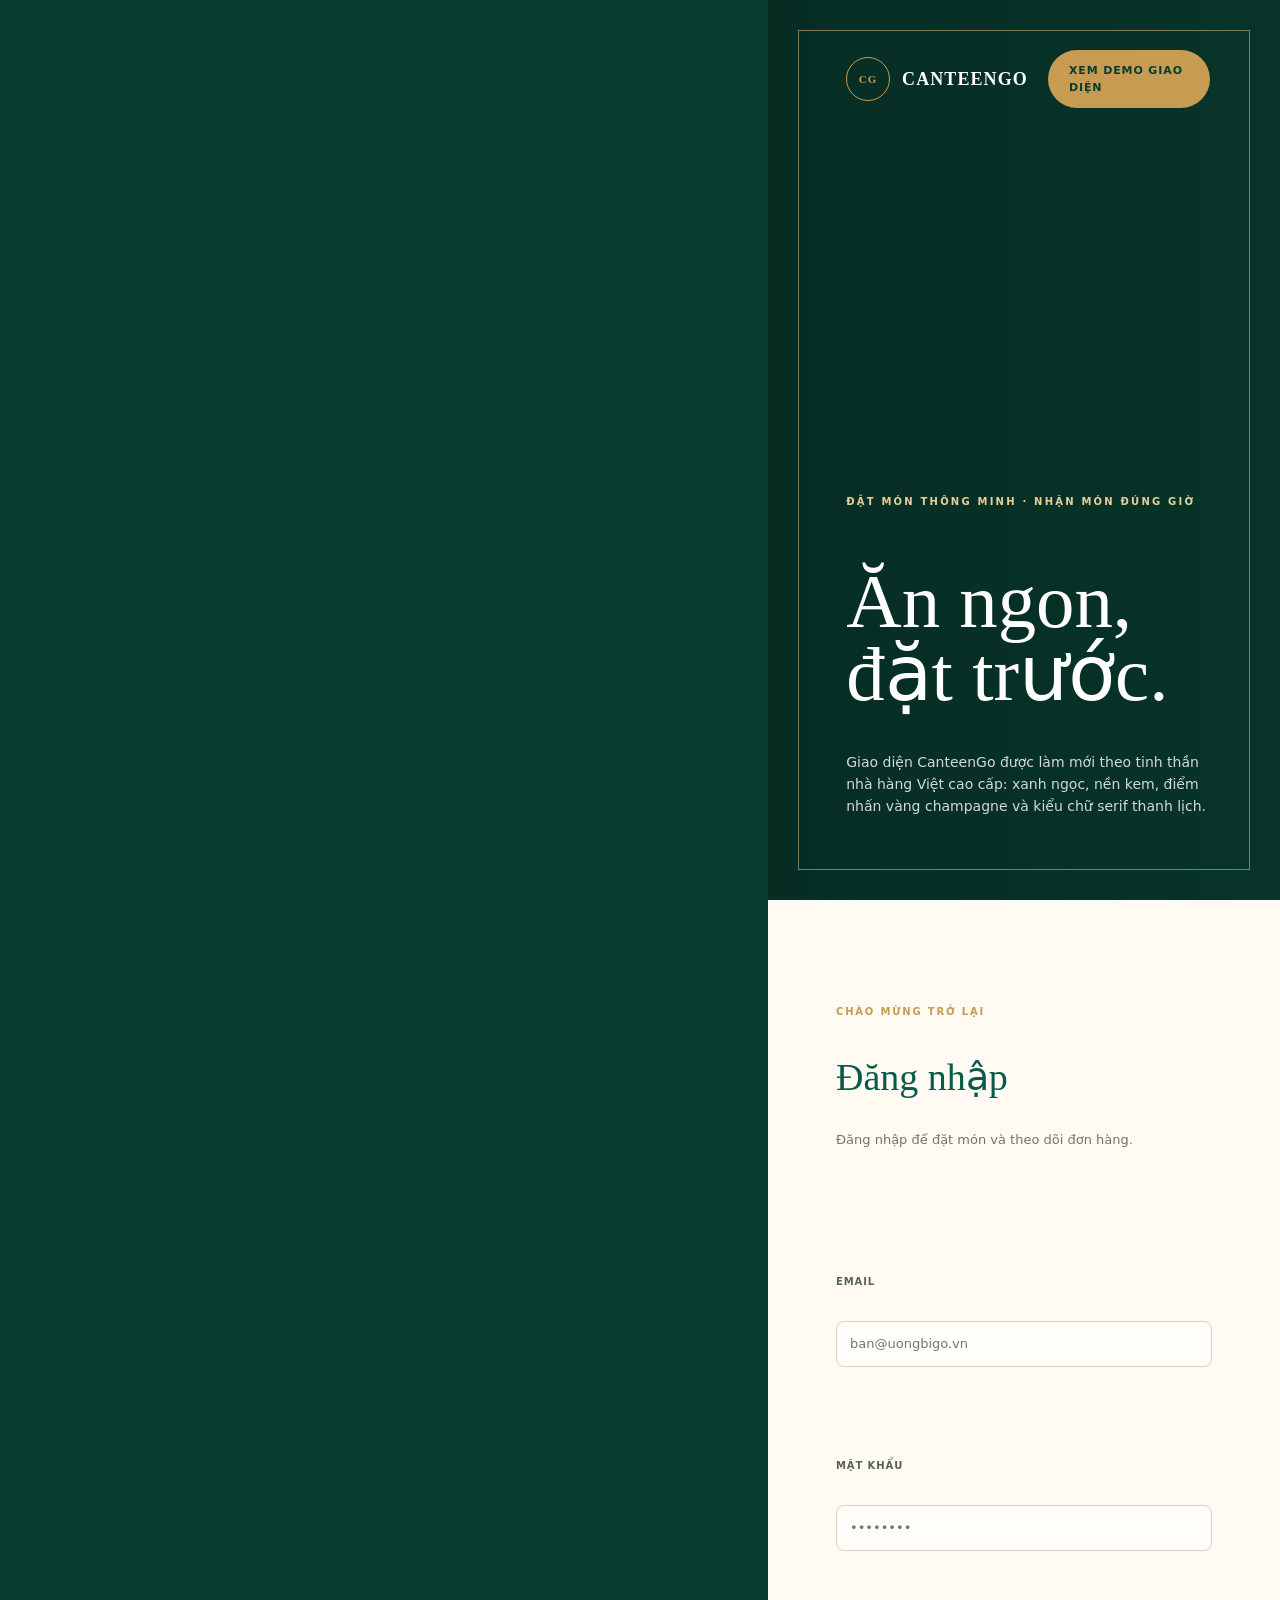
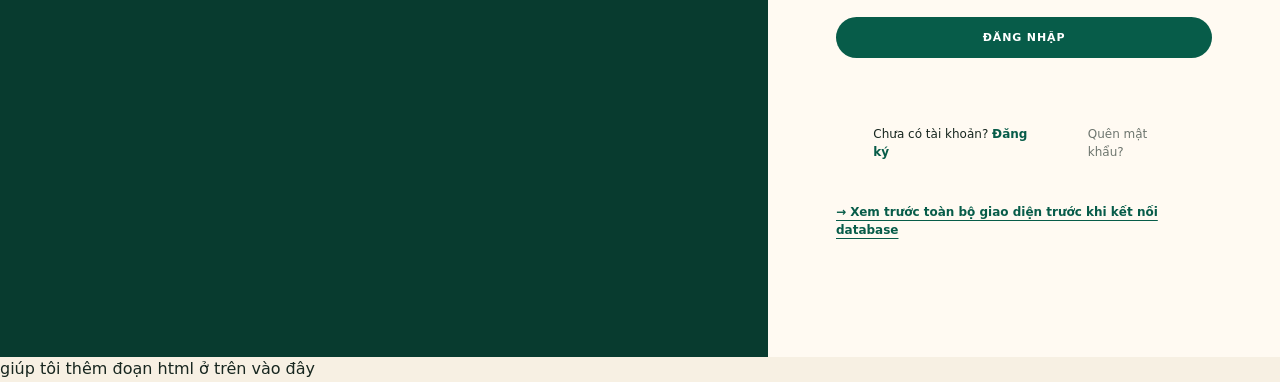
==== commit d35624a0: "Update index.html" ====
--- a/index.html
+++ b/index.html
@@ -9,110 +9,111 @@
 </head>
 <body>
 <div class="auth-wrap">
-  <section class="auth-brand-pane">
-    <div style="position:absolute;left:58px;top:50px;right:58px;display:flex;justify-content:space-between;align-items:center;z-index:2;">
-      <div class="auth-brand-mark"><span class="seal">CG</span> CANTEENGO</div>
-      <a class="btn btn-gold" href="demo.html">Xem demo giao diện</a>
-    </div>
-    <div class="auth-brand-copy">
-      <div class="eyebrow">Đặt món thông minh · Nhận món đúng giờ</div>
-      <h1>Ăn ngon,<br/>đặt trước.</h1>
-      <p>Giao diện CanteenGo được làm mới theo tinh thần nhà hàng Việt cao cấp: xanh ngọc, nền kem, điểm nhấn vàng champagne và kiểu chữ serif thanh lịch.</p>
-    </div>
-  </section>
+  <section class="auth-brand-pane">
+    <div style="position:absolute;left:58px;top:50px;right:58px;display:flex;justify-content:space-between;align-items:center;z-index:2;">
+      <div class="auth-brand-mark"><span class="seal">CG</span> CANTEENGO</div>
+      <a class="btn btn-gold" href="demo.html">Xem demo giao diện</a>
+    </div>
+    <div class="auth-brand-copy">
+      <div class="eyebrow">Đặt món thông minh · Nhận món đúng giờ</div>
+      <h1>Ăn ngon,<br/>đặt trước.</h1>
+      <p>Giao diện CanteenGo được làm mới theo tinh thần nhà hàng Việt cao cấp: xanh ngọc, nền kem, điểm nhấn vàng champagne và kiểu chữ serif thanh lịch.</p>
+    </div>
+  </section>
 
-  <section class="auth-form-pane">
-    <div class="auth-card">
-      <div class="auth-kicker">Chào mừng trở lại</div>
-      <h1>Đăng nhập</h1>
-      <p class="subtitle">Đăng nhập để đặt món và theo dõi đơn hàng.</p>
+  <section class="auth-form-pane">
+    <div class="auth-card">
+      <div class="auth-kicker">Chào mừng trở lại</div>
+      <h1>Đăng nhập</h1>
+      <p class="subtitle">Đăng nhập để đặt món và theo dõi đơn hàng.</p>
 
-      <div id="alertBox"></div>
+      <div id="alertBox"></div>
 
-      <form id="loginForm">
-        <div class="field">
-          <label>Email</label>
-          <input type="email" id="email" required placeholder="ban@uongbigo.vn" autocomplete="email" />
-        </div>
-        <div class="field">
-          <label>Mật khẩu</label>
-          <input type="password" id="matKhau" required placeholder="••••••••" autocomplete="current-password" />
-        </div>
-        <button type="submit" class="btn btn-primary btn-block" id="btnSubmit">Đăng nhập</button>
-      </form>
+      <form id="loginForm">
+        <div class="field">
+          <label>Email</label>
+          <input type="email" id="email" required placeholder="ban@uongbigo.vn" autocomplete="email" />
+        </div>
+        <div class="field">
+          <label>Mật khẩu</label>
+          <input type="password" id="matKhau" required placeholder="••••••••" autocomplete="current-password" />
+        </div>
+        <button type="submit" class="btn btn-primary btn-block" id="btnSubmit">Đăng nhập</button>
+      </form>
 
-      <div style="display:flex;justify-content:space-between;gap:12px;align-items:center;margin-top:17px;font-size:12px;">
-        <span>Chưa có tài khoản? <a href="register.html" style="font-weight:700;">Đăng ký</a></span>
-        <a href="#" id="forgotLink" style="color:var(--muted)!important;">Quên mật khẩu?</a>
-      </div>
+      <div style="display:flex;justify-content:space-between;gap:12px;align-items:center;margin-top:17px;font-size:12px;">
+        <span>Chưa có tài khoản? <a href="register.html" style="font-weight:700;">Đăng ký</a></span>
+        <a href="#" id="forgotLink" style="color:var(--muted)!important;">Quên mật khẩu?</a>
+      </div>
 
-      <a class="demo-link" href="demo.html">→ Xem trước toàn bộ giao diện trước khi kết nối database</a>
+      <a class="demo-link" href="demo.html">→ Xem trước toàn bộ giao diện trước khi kết nối database</a>
 
-      
-    </div>
-  </section>
+      
+    </div>
+  </section>
 </div>
 
 <div id="forgotModal" class="modal-overlay hidden">
-  <div class="modal-box">
-    <h3>Khôi phục mật khẩu</h3>
-    <div class="field">
-      <label>Email đã đăng ký</label>
-      <input type="email" id="forgotEmail" placeholder="ban@uongbigo.vn" />
-    </div>
-    <div id="forgotResult"></div>
-    <div class="modal-actions">
-      <button class="btn btn-outline" id="btnCloseForgot">Đóng</button>
-      <button class="btn btn-primary" id="btnSubmitForgot">Gửi yêu cầu</button>
-    </div>
-  </div>
+  <div class="modal-box">
+    <h3>Khôi phục mật khẩu</h3>
+    <div class="field">
+      <label>Email đã đăng ký</label>
+      <input type="email" id="forgotEmail" placeholder="ban@uongbigo.vn" />
+    </div>
+    <div id="forgotResult"></div>
+    <div class="modal-actions">
+      <button class="btn btn-outline" id="btnCloseForgot">Đóng</button>
+      <button class="btn btn-primary" id="btnSubmitForgot">Gửi yêu cầu</button>
+    </div>
+  </div>
 </div>
 
 <script src="js/api.js"></script>
 <script>
-  if (Auth.isLoggedIn()) redirectByRole(Auth.getUser()?.vaiTro);
+  if (Auth.isLoggedIn()) redirectByRole(Auth.getUser()?.vaiTro);
 
-  const alertBox = document.getElementById("alertBox");
-  function showAlert(message, type = "error") { alertBox.innerHTML = `<div class="alert alert-${type}">${message}</div>`; }
+  const alertBox = document.getElementById("alertBox");
+  function showAlert(message, type = "error") { alertBox.innerHTML = `<div class="alert alert-${type}">${message}</div>`; }
 
-  document.querySelectorAll(".demo-account").forEach((btn) => {
-    btn.addEventListener("click", () => {
-      document.getElementById("email").value = btn.dataset.email;
-      document.getElementById("matKhau").value = btn.dataset.password;
-      showAlert("Đã điền tài khoản demo. Bấm Đăng nhập để thử hệ thống.", "info");
-    });
-  });
+  document.querySelectorAll(".demo-account").forEach((btn) => {
+    btn.addEventListener("click", () => {
+      document.getElementById("email").value = btn.dataset.email;
+      document.getElementById("matKhau").value = btn.dataset.password;
+      showAlert("Đã điền tài khoản demo. Bấm Đăng nhập để thử hệ thống.", "info");
+    });
+  });
 
-  document.getElementById("loginForm").addEventListener("submit", async (e) => {
-    e.preventDefault();
-    const btn = document.getElementById("btnSubmit");
-    btn.disabled = true; btn.textContent = "Đang xử lý..."; alertBox.innerHTML = "";
-    try {
-      const res = await apiFetch("/auth/login", {
-        method: "POST",
-        body: JSON.stringify({
-          email: document.getElementById("email").value.trim(),
-          matKhau: document.getElementById("matKhau").value,
-        })
-      });
-      Auth.setSession(res.accessToken, res.nguoiDung);
-      goTo(res.redirectTo);
-    } catch (err) {
-      showAlert(err.message || "Sai thông tin đăng nhập");
-    } finally {
-      btn.disabled = false; btn.textContent = "Đăng nhập";
-    }
-  });
+  document.getElementById("loginForm").addEventListener("submit", async (e) => {
+    e.preventDefault();
+    const btn = document.getElementById("btnSubmit");
+    btn.disabled = true; btn.textContent = "Đang xử lý..."; alertBox.innerHTML = "";
+    try {
+      const res = await apiFetch("/auth/login", {
+        method: "POST",
+        body: JSON.stringify({
+          email: document.getElementById("email").value.trim(),
+          matKhau: document.getElementById("matKhau").value,
+        })
+      });
+      Auth.setSession(res.accessToken, res.nguoiDung);
+      goTo(res.redirectTo);
+    } catch (err) {
+      showAlert(err.message || "Sai thông tin đăng nhập");
+    } finally {
+      btn.disabled = false; btn.textContent = "Đăng nhập";
+    }
+  });
 
-  const forgotModal = document.getElementById("forgotModal");
-  document.getElementById("forgotLink").addEventListener("click", (e) => { e.preventDefault(); document.getElementById("forgotResult").innerHTML = ""; forgotModal.classList.remove("hidden"); });
-  document.getElementById("btnCloseForgot").addEventListener("click", () => forgotModal.classList.add("hidden"));
-  document.getElementById("btnSubmitForgot").addEventListener("click", async () => {
-    const email = document.getElementById("forgotEmail").value.trim(), resultBox = document.getElementById("forgotResult");
-    if (!email) return;
-    try { const res = await apiFetch("/auth/forgot-password", { method: "POST", body: JSON.stringify({ email }) }); resultBox.innerHTML = `<div class="alert alert-success">${res.message}</div>`; }
-    catch (err) { resultBox.innerHTML = `<div class="alert alert-error">${err.message}</div>`; }
-  });
+  const forgotModal = document.getElementById("forgotModal");
+  document.getElementById("forgotLink").addEventListener("click", (e) => { e.preventDefault(); document.getElementById("forgotResult").innerHTML = ""; forgotModal.classList.remove("hidden"); });
+  document.getElementById("btnCloseForgot").addEventListener("click", () => forgotModal.classList.add("hidden"));
+  document.getElementById("btnSubmitForgot").addEventListener("click", async () => {
+    const email = document.getElementById("forgotEmail").value.trim(), resultBox = document.getElementById("forgotResult");
+    if (!email) return;
+    try { const res = await apiFetch("/auth/forgot-password", { method: "POST", body: JSON.stringify({ email }) }); resultBox.innerHTML = `<div class="alert alert-success">${res.message}</div>`; }
+    catch (err) { resultBox.innerHTML = `<div class="alert alert-error">${err.message}</div>`; }
+  });
 </script>
 </body>
 </html>
+giúp tôi thêm đoạn html ở trên vào đây
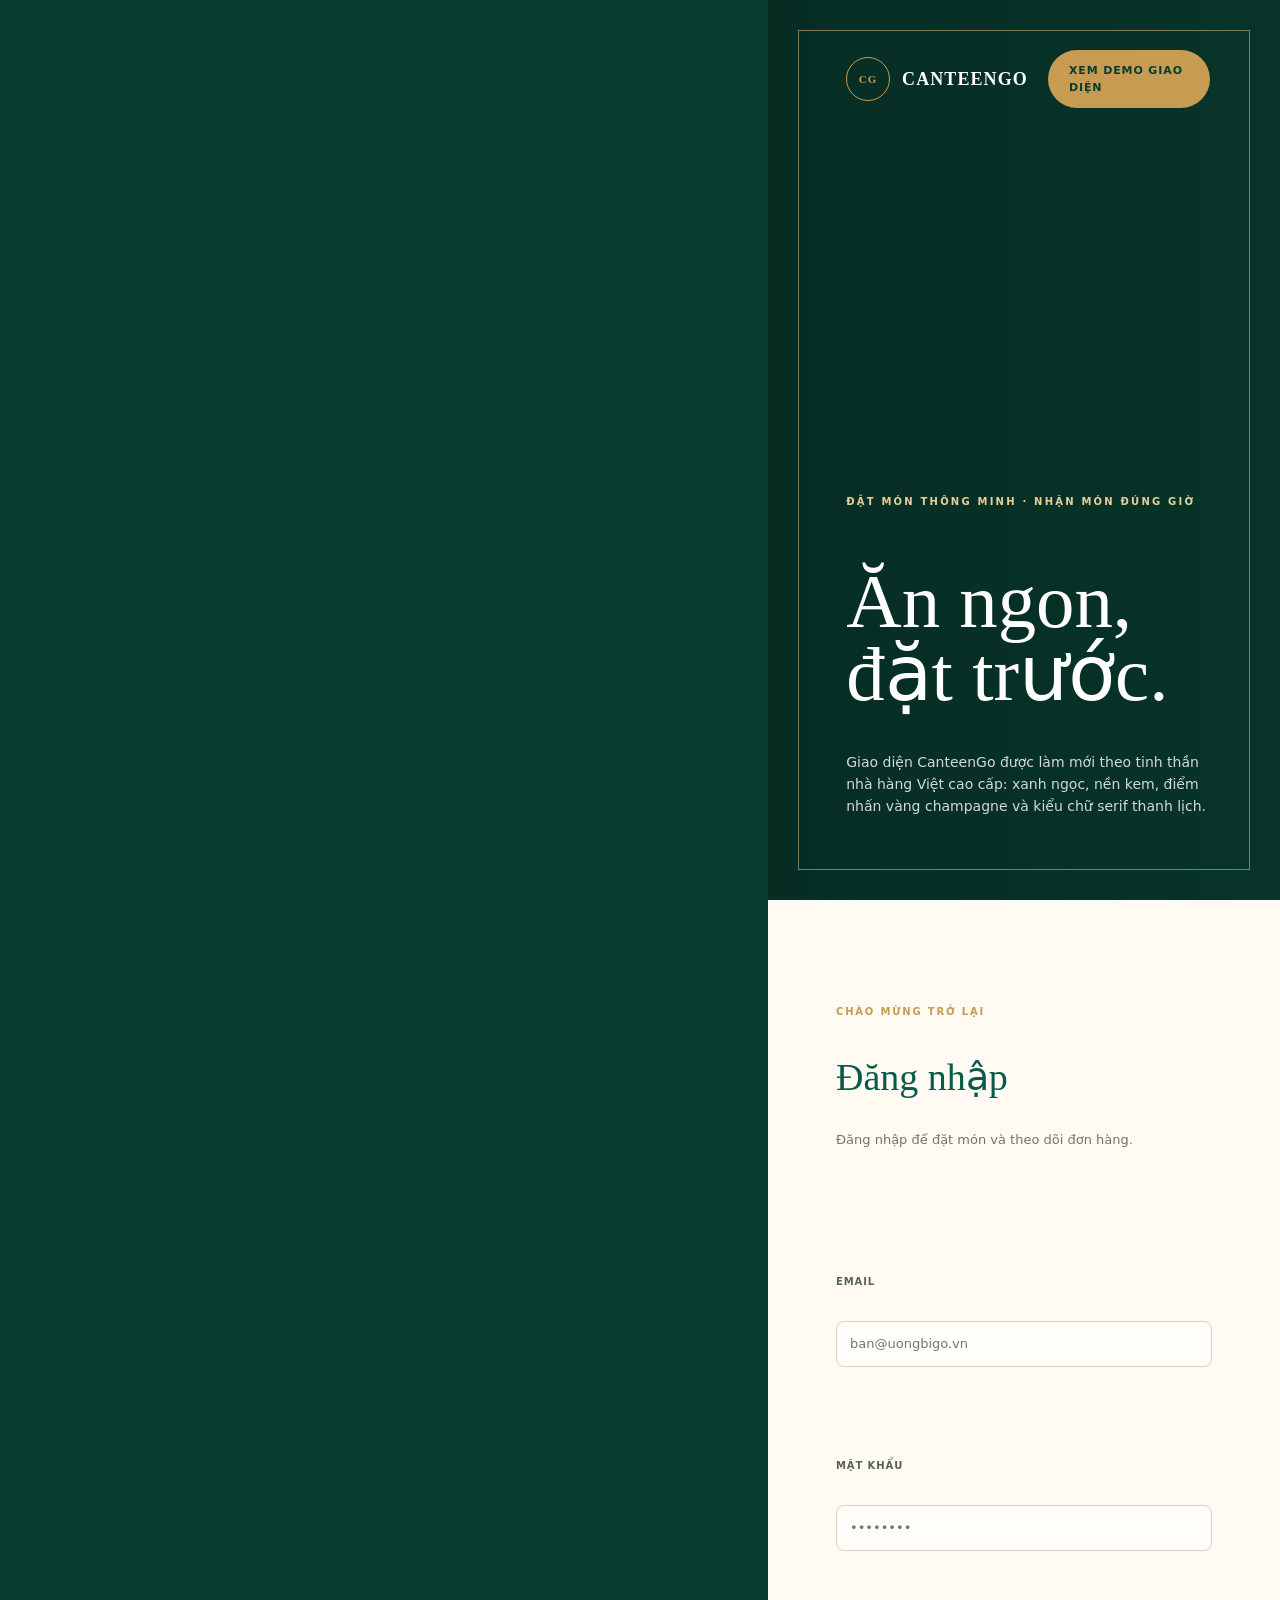
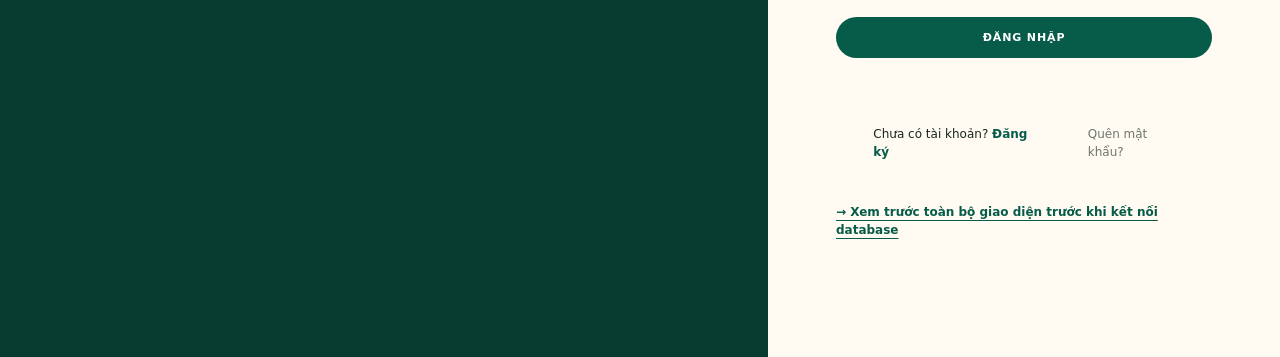
==== commit af7ba172: "Update index.html" ====
--- a/index.html
+++ b/index.html
@@ -116,4 +116,4 @@
 </script>
 </body>
 </html>
-giúp tôi thêm đoạn html ở trên vào đây
+
